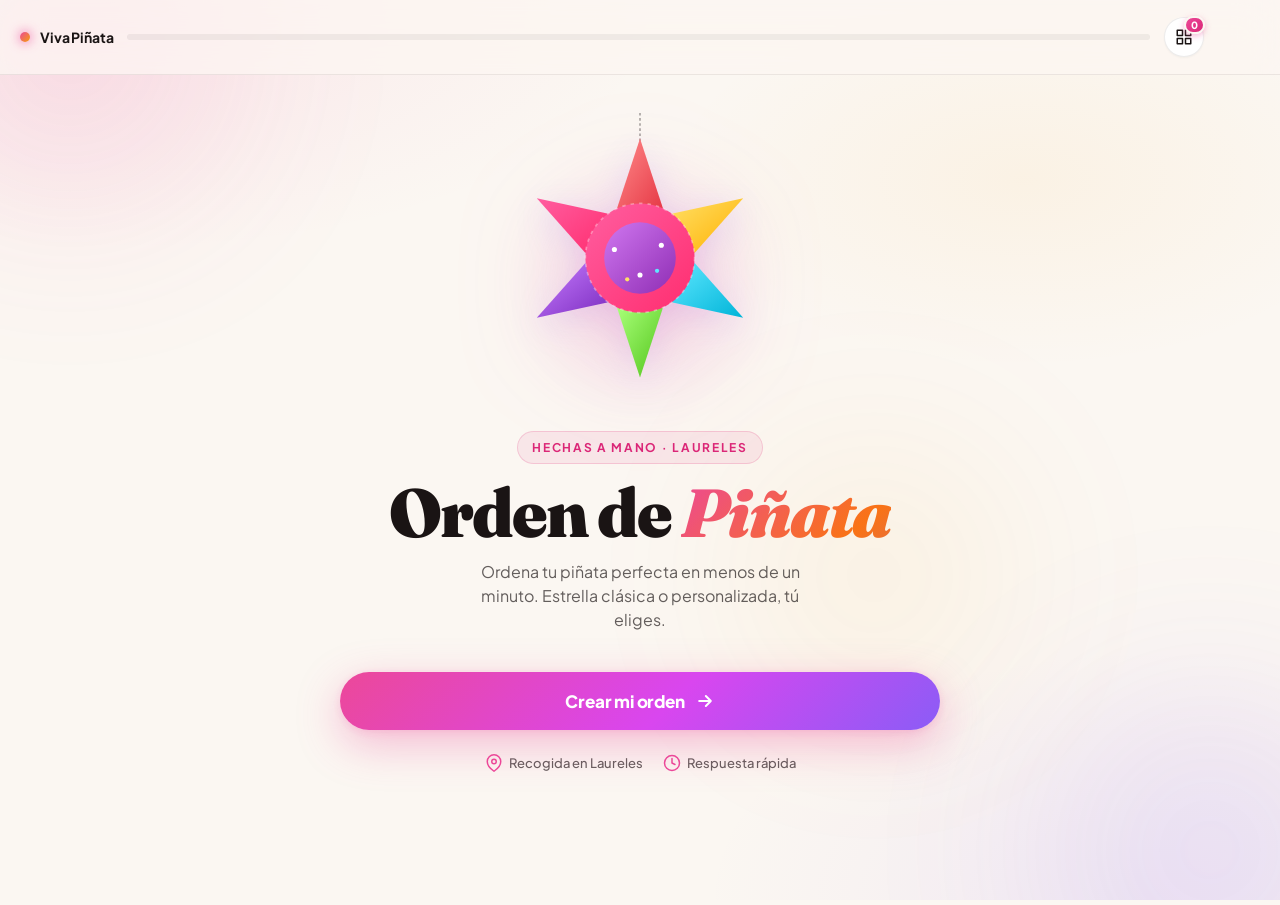
==== index.html @ d1e432e6 "fix: separar perfil por tienda en la app principal (config modal muestra tienda actual, admin filtra" ====
<!DOCTYPE html>
<html lang="es">
<head>
  <meta charset="UTF-8" />
  <meta name="viewport" content="width=device-width, initial-scale=1.0, maximum-scale=1.0, user-scalable=no, viewport-fit=cover" />
  <meta name="theme-color" content="#ec4899" media="(prefers-color-scheme: light)" />
  <meta name="theme-color" content="#ec4899" media="(prefers-color-scheme: dark)" />
  <title>Viva Piñata · Órdenes</title>

  <!-- App principal instalable -->
  <link rel="icon" type="image/png" sizes="32x32" href="/favicon-32.png" />
  <link rel="icon" type="image/png" sizes="192x192" href="/icon-192.png" />
  <link rel="manifest" href="/manifest-orders.webmanifest" />
  <link rel="apple-touch-icon" href="/icon-192.png" />

  <!-- SEO básico -->
  <meta name="description" content="Viva Piñata · Toma tus órdenes de piñatas personalizadas." />

  <link rel="preconnect" href="https://fonts.googleapis.com" />
  <link rel="preconnect" href="https://fonts.gstatic.com" crossorigin />
  <link href="https://fonts.googleapis.com/css2?family=Fraunces:opsz,wght@9..144,500;9..144,700;9..144,900&family=Plus+Jakarta+Sans:wght@400;500;600;700&display=swap" rel="stylesheet" />
  <link rel="stylesheet" href="styles.css?v=1.4" />
  <script src="https://cdn.jsdelivr.net/npm/@supabase/supabase-js@2"></script>
  <script src="supabase-config.js"></script>
</head>
<body>

  <!-- Fondo animado -->
  <div class="bg-gradient"></div>
  <div class="bg-blobs" aria-hidden="true">
    <span class="blob blob--1"></span>
    <span class="blob blob--2"></span>
    <span class="blob blob--3"></span>
  </div>
  <div class="bg-sparkles" aria-hidden="true"></div>

  <!-- Canvas para confetti -->
  <canvas id="confetti" aria-hidden="true"></canvas>

  <!-- Toast de nueva orden (realtime) -->
  <div class="order-toast" id="orderToast" hidden role="alert" aria-live="polite">
    <div class="order-toast__icon" aria-hidden="true">🪅</div>
    <div class="order-toast__text">
      <strong id="orderToastTitle">Nueva orden</strong>
      <span id="orderToastBody">Acaba de llegar una orden</span>
    </div>
    <button class="order-toast__btn" id="orderToastBtn" type="button">Ver</button>
  </div>

  <!-- Barra de progreso -->
  <header class="topbar">
    <div class="brand">
      <span class="brand__dot"></span>
      <span class="brand__name">Viva Piñata</span>
      <button type="button" class="current-store-pill" id="currentStorePill" style="display:none" title="Tienda actual de este dispositivo · toca para cambiar"></button>
    </div>
    <div class="progress" id="progress" aria-hidden="true">
      <span class="progress__fill" id="progressFill"></span>
    </div>
    <button class="btn-ghost btn-icon btn-admin" id="btnAdmin" aria-label="Administrar" title="Panel de administración">
      <svg viewBox="0 0 24 24" width="18" height="18" fill="none" stroke="currentColor" stroke-width="2" stroke-linecap="round" stroke-linejoin="round"><path d="M3 3h7v7H3zM14 3h7v7h-7zM14 14h7v7h-7zM3 14h7v7H3z"/></svg>
      <span class="badge-pill" id="adminBadge" hidden>0</span>
    </button>
    <button class="btn-ghost btn-icon btn-back" id="btnBack" aria-label="Volver">
      <svg viewBox="0 0 24 24" width="20" height="20" fill="none" stroke="currentColor" stroke-width="2.4" stroke-linecap="round" stroke-linejoin="round"><path d="M15 18l-6-6 6-6"/></svg>
    </button>
  </header>

  <main class="stage">

    <!-- ============== PANTALLA 0: BIENVENIDA ============== -->
    <section class="screen screen--welcome is-active" data-screen="welcome">
      <div class="welcome">
        <div class="welcome__art">
          <!-- Piñata estrella SVG animada -->
          <svg class="pinata-float" viewBox="0 0 300 340" xmlns="http://www.w3.org/2000/svg" aria-hidden="true">
            <!-- Cuerda -->
            <line x1="150" y1="0" x2="150" y2="60" stroke="#1a1414" stroke-width="2" stroke-dasharray="3 3" opacity="0.35"/>

            <!-- Estrella de 6 picos (piñata tradicional) -->
            <g transform="translate(150 170)">
              <g class="star-points">
                <polygon points="0,-140 -27,-58 27,-58" fill="url(#gRed)"/>
                <polygon points="121,-70 64,-6 37,-52" fill="url(#gYellow)"/>
                <polygon points="121,70 37,52 64,6" fill="url(#gCyan)"/>
                <polygon points="0,140 27,58 -27,58" fill="url(#gGreen)"/>
                <polygon points="-121,70 -64,6 -37,52" fill="url(#gPurple)"/>
                <polygon points="-121,-70 -37,-52 -64,-6" fill="url(#gPink)"/>
              </g>
              <circle r="64" fill="url(#gPink)"/>
              <circle r="64" fill="none" stroke="rgba(255,255,255,0.35)" stroke-width="2" stroke-dasharray="4 6"/>
              <circle r="42" fill="url(#gPurple)" opacity="0.85"/>
              <g class="fringes">
                <circle r="3" cx="-30" cy="-10" fill="#fff"/>
                <circle r="3" cx="25" cy="-15" fill="#fff"/>
                <circle r="3" cx="0" cy="20" fill="#fff"/>
                <circle r="2.5" cx="-15" cy="25" fill="#ffe066"/>
                <circle r="2.5" cx="20" cy="15" fill="#5ee7ff"/>
              </g>
            </g>
          </svg>
        </div>

        <div class="welcome__text">
          <span class="eyebrow" id="welcomeEyebrow">Hechas a mano</span>
          <h1 class="title">
            Orden de <span class="gradient-text">Piñata</span>
          </h1>
          <p class="subtitle">Ordena tu piñata perfecta en menos de un minuto. Estrella clásica o personalizada, tú eliges.</p>

          <button class="btn-primary btn-lg" id="btnStart">
            <span>Crear mi orden</span>
            <svg viewBox="0 0 24 24" width="20" height="20" fill="none" stroke="currentColor" stroke-width="2.4" stroke-linecap="round" stroke-linejoin="round"><path d="M5 12h14M13 6l6 6-6 6"/></svg>
          </button>

          <div class="welcome__meta">
            <div class="meta-item">
              <svg viewBox="0 0 24 24" width="18" height="18" fill="none" stroke="currentColor" stroke-width="2" stroke-linecap="round" stroke-linejoin="round"><path d="M21 10c0 7-9 13-9 13s-9-6-9-13a9 9 0 0118 0z"/><circle cx="12" cy="10" r="3"/></svg>
              <span id="welcomePickup">Recogida disponible</span>
            </div>
            <div class="meta-item">
              <svg viewBox="0 0 24 24" width="18" height="18" fill="none" stroke="currentColor" stroke-width="2" stroke-linecap="round" stroke-linejoin="round"><circle cx="12" cy="12" r="10"/><path d="M12 6v6l4 2"/></svg>
              <span>Respuesta rápida</span>
            </div>
          </div>
        </div>
      </div>
    </section>

    <!-- ============== PANTALLA 1: TIPO DE PIÑATA ============== -->
    <section class="screen" data-screen="type">
      <div class="screen__header">
        <span class="step-tag">Paso 1 de 4</span>
        <h2>Elige el tipo de piñata</h2>
        <p class="muted">Selecciona una opción para continuar</p>
      </div>

      <div class="type-grid">
        <button class="type-card" data-type="estrella">
          <div class="type-card__art">
            <svg viewBox="0 0 200 200" xmlns="http://www.w3.org/2000/svg" aria-hidden="true">
              <g transform="translate(100 100)">
                <polygon points="0,-88 -18,-38 18,-38" fill="url(#gRed)"/>
                <polygon points="76,-44 40,-4 23,-34" fill="url(#gYellow)"/>
                <polygon points="76,44 23,34 40,4" fill="url(#gCyan)"/>
                <polygon points="0,88 18,38 -18,38" fill="url(#gGreen)"/>
                <polygon points="-76,44 -40,4 -23,34" fill="url(#gPurple)"/>
                <polygon points="-76,-44 -23,-34 -40,-4" fill="url(#gPink)"/>
                <circle r="40" fill="url(#gPink)"/>
                <circle r="40" fill="none" stroke="rgba(255,255,255,0.4)" stroke-width="1.5" stroke-dasharray="3 4"/>
              </g>
            </svg>
          </div>
          <div class="type-card__body">
            <h3>Estrella clásica</h3>
            <p>La tradicional de 7 picos con tu temática favorita.</p>
          </div>
          <span class="type-card__badge">Popular</span>
        </button>

        <button class="type-card" data-type="personalizada">
          <div class="type-card__art type-card__art--custom">
            <svg viewBox="0 0 200 200" xmlns="http://www.w3.org/2000/svg" aria-hidden="true">
              <defs>
                <linearGradient id="gCustom" x1="0" y1="0" x2="1" y2="1">
                  <stop offset="0" stop-color="#ff5ea0"/><stop offset="0.5" stop-color="#c77dff"/><stop offset="1" stop-color="#5ee7ff"/>
                </linearGradient>
              </defs>
              <circle cx="100" cy="100" r="70" fill="url(#gCustom)" opacity="0.9"/>
              <path d="M70 115l18-22 18 22 14-16 20 24H60z" fill="#fff" opacity="0.95"/>
              <circle cx="125" cy="82" r="7" fill="#fff"/>
              <path d="M100 40l5 12 12 2-9 9 2 12-10-6-10 6 2-12-9-9 12-2z" fill="#ffe066"/>
            </svg>
          </div>
          <div class="type-card__body">
            <h3>Personalizada</h3>
            <p>Envíanos una imagen y la recreamos tal como la imaginas.</p>
          </div>
          <span class="type-card__badge type-card__badge--alt">A tu gusto</span>
        </button>
      </div>
    </section>

    <!-- ============== PANTALLA 2A: DETALLES ESTRELLA ============== -->
    <section class="screen" data-screen="estrella">
      <div class="screen__header">
        <span class="step-tag">Paso 2 de 4</span>
        <h2>Tu piñata estrella</h2>
        <p class="muted">Elige los colores y la temática</p>
      </div>

      <!-- Vista previa dinámica: estrella de 6 picos -->
      <div class="star-preview">
        <svg id="starSvg" viewBox="0 0 300 300" xmlns="http://www.w3.org/2000/svg" aria-hidden="true">
          <g transform="translate(150 150)" class="star-preview__group">
            <g id="starPoints">
              <polygon id="p0" points="0,-120 -23,-50 23,-50"/>
              <polygon id="p1" points="104,-60 55,-5 32,-45"/>
              <polygon id="p2" points="104,60 32,45 55,5"/>
              <polygon id="p3" points="0,120 23,50 -23,50"/>
              <polygon id="p4" points="-104,60 -55,5 -32,45"/>
              <polygon id="p5" points="-104,-60 -32,-45 -55,-5"/>
            </g>
            <circle id="starBody" r="55" />
            <circle r="55" fill="none" stroke="rgba(255,255,255,0.4)" stroke-width="1.8" stroke-dasharray="4 5"/>
            <circle id="starCenter" r="36" opacity="0.85"/>
            <text id="starEmoji" y="16" text-anchor="middle" font-size="54">🪅</text>
          </g>
        </svg>
        <span class="star-preview__label" id="starLabel">Tu piñata</span>
      </div>

      <!-- ⭐ PICOS -->
      <div class="field estrella-card" id="cardPicos">
        <div class="estrella-card__head">
          <span class="estrella-card__icon">⭐</span>
          <div>
            <div class="estrella-card__title">Colores de los picos</div>
            <div class="estrella-card__sub">Los 6 picos de la estrella</div>
          </div>
        </div>
        <div class="pico-mode-group" id="picoModeGroup">
          <button type="button" class="pico-mode-btn is-active" data-mode="uno">
            <span class="pico-mode-icon">1</span> Todos iguales
          </button>
          <button type="button" class="pico-mode-btn" data-mode="dos">
            <span class="pico-mode-icon">2</span> Alternados
          </button>
          <button type="button" class="pico-mode-btn" data-mode="personalizado">
            <span class="pico-mode-icon">6</span> Personalizado
          </button>
        </div>
        <div class="colors-grid" id="colorsGridPicos"><!-- JS --></div>
        <div id="picoModeHint" class="estrella-card__hint" style="margin-top:8px"></div>
      </div>

      <!-- 🥁 TAMBOR -->
      <div class="field estrella-card" id="cardTambor">
        <div class="estrella-card__head">
          <span class="estrella-card__icon">🥁</span>
          <div>
            <div class="estrella-card__title">Colores del tambor</div>
            <div class="estrella-card__sub">Cuerpo central · hasta <span id="tamborCounter">0 de 2</span></div>
          </div>
        </div>
        <div class="colors-grid" id="colorsGridTambor"><!-- JS --></div>
      </div>

      <!-- 🖼️ IMAGEN -->
      <div class="field estrella-card" id="cardImagen">
        <div class="estrella-card__head">
          <span class="estrella-card__icon">🖼️</span>
          <div>
            <div class="estrella-card__title">¿Tendrá imagen o figura?</div>
            <div class="estrella-card__sub">Personaje, logo, foto impresa, etc.</div>
          </div>
        </div>
        <div class="imagen-toggle-group" id="imagenToggleGroup">
          <button type="button" class="imagen-toggle-btn" data-val="si">Sí, tendrá imagen</button>
          <button type="button" class="imagen-toggle-btn is-active" data-val="no">No</button>
        </div>
        <div id="imagenDescWrap" style="display:none;margin-top:14px">
          <div class="estrella-tematica-wrap">
            <p style="font-size:12px;font-weight:700;color:var(--text-muted);margin-bottom:8px">Elige la figura:</p>
            <!-- Chips cargados dinámicamente desde Supabase -->
            <div class="theme-suggestions" id="themeSuggestions"></div>
            <p id="temasVaciosMsg" style="display:none;font-size:13px;color:#999;margin-top:8px">Sin figuras disponibles. Agrega desde la app del taller.</p>
            <!-- alias oculto para compatibilidad con el estado -->
            <input type="hidden" id="tematica" />
          </div>
        </div>
      </div>

      <!-- NOTAS -->
      <div class="field estrella-card" id="cardNotas">
        <div class="estrella-card__head">
          <span class="estrella-card__icon">📝</span>
          <div>
            <div class="estrella-card__title">Notas adicionales</div>
            <div class="estrella-card__sub">Opcional</div>
          </div>
        </div>
        <textarea id="estrellaNotas" class="textarea" rows="3" placeholder="¿Algún detalle especial que debamos saber?"></textarea>
      </div>

      <button class="btn-primary btn-lg btn-next" data-next>Continuar
        <svg viewBox="0 0 24 24" width="20" height="20" fill="none" stroke="currentColor" stroke-width="2.4" stroke-linecap="round" stroke-linejoin="round"><path d="M5 12h14M13 6l6 6-6 6"/></svg>
      </button>
    </section>

    <!-- ============== PANTALLA 2B: PERSONALIZADA ============== -->
    <section class="screen" data-screen="personalizada">
      <div class="screen__header">
        <span class="step-tag">Paso 2 de 4</span>
        <h2>Cuéntanos tu idea</h2>
        <p class="muted">Sube una imagen de referencia y descríbela</p>
      </div>

      <div class="field">
        <label class="field__label">Imagen de referencia</label>
        <label class="uploader" id="uploader">
          <input type="file" id="imgInput" accept="image/*" hidden />
          <div class="uploader__placeholder" id="uploaderPlaceholder">
            <div class="uploader__icon">
              <svg viewBox="0 0 24 24" width="32" height="32" fill="none" stroke="currentColor" stroke-width="1.8" stroke-linecap="round" stroke-linejoin="round"><path d="M21 15v4a2 2 0 01-2 2H5a2 2 0 01-2-2v-4"/><polyline points="17 8 12 3 7 8"/><line x1="12" y1="3" x2="12" y2="15"/></svg>
            </div>
            <div class="uploader__text">
              <strong>Toca para subir una imagen</strong>
              <span>JPG, PNG o HEIC · Máx 10MB</span>
            </div>
          </div>
          <div class="uploader__preview" id="uploaderPreview" hidden>
            <img id="previewImg" alt="Vista previa" />
            <button type="button" class="uploader__expand" id="expandImg" aria-label="Ver imagen completa">
              <svg viewBox="0 0 24 24" width="18" height="18" fill="none" stroke="currentColor" stroke-width="2.2" stroke-linecap="round" stroke-linejoin="round"><path d="M8 3H5a2 2 0 00-2 2v3m18 0V5a2 2 0 00-2-2h-3m0 18h3a2 2 0 002-2v-3M3 16v3a2 2 0 002 2h3"/></svg>
            </button>
            <button type="button" class="uploader__remove" id="removeImg" aria-label="Eliminar imagen">
              <svg viewBox="0 0 24 24" width="18" height="18" fill="none" stroke="currentColor" stroke-width="2.2" stroke-linecap="round" stroke-linejoin="round"><line x1="18" y1="6" x2="6" y2="18"/><line x1="6" y1="6" x2="18" y2="18"/></svg>
            </button>
          </div>
        </label>
        <!-- QR para subir foto del celular -->
        <button type="button" class="btn-qr-upload" id="btnQrUpload">
          <svg viewBox="0 0 24 24" width="16" height="16" fill="none" stroke="currentColor" stroke-width="2" stroke-linecap="round" stroke-linejoin="round"><rect x="3" y="3" width="7" height="7"/><rect x="14" y="3" width="7" height="7"/><rect x="3" y="14" width="7" height="7"/><path d="M14 14h.01M14 17h.01M17 14h.01M17 17h.01M17 20h.01M20 14h.01M20 17h.01"/></svg>
          ¿Imagen en tu celular? Escanea para enviarla
        </button>
      </div>

      <div class="field">
        <label class="field__label" for="descripcion">Descripción</label>
        <p class="field__hint">¿Quieres el mismo estilo, colores o funciones? Cuéntanos todo.</p>
        <textarea id="descripcion" class="textarea" rows="5" placeholder="Ej: Quiero que sea exactamente como la imagen, con los mismos colores. Que tenga alitas que se puedan mover..."></textarea>
      </div>

      <!-- Sugerencias rápidas -->
      <div class="field">
        <label class="field__label">Agrega rápido</label>
        <div class="quick-tags" id="quickTags">
          <button class="chip-sugg" data-add="Mismos colores de la imagen.">🎨 Mismos colores</button>
          <button class="chip-sugg" data-add="Mismo estilo de la imagen.">✨ Mismo estilo</button>
        </div>
      </div>

      <button class="btn-primary btn-lg btn-next" data-next>Continuar
        <svg viewBox="0 0 24 24" width="20" height="20" fill="none" stroke="currentColor" stroke-width="2.4" stroke-linecap="round" stroke-linejoin="round"><path d="M5 12h14M13 6l6 6-6 6"/></svg>
      </button>
    </section>

    <!-- ============== PANTALLA 3: FECHA ============== -->
    <section class="screen" data-screen="fecha">
      <div class="screen__header">
        <span class="step-tag">Paso 3 de 4</span>
        <h2>¿Cuándo la quieres?</h2>
        <p class="muted">Elige el día para recoger tu piñata</p>
      </div>

      <!-- Calendario custom -->
      <div class="calendar" id="calendar">
        <div class="calendar__header">
          <button class="cal-nav" id="calPrev" aria-label="Mes anterior">
            <svg viewBox="0 0 24 24" width="18" height="18" fill="none" stroke="currentColor" stroke-width="2.4" stroke-linecap="round" stroke-linejoin="round"><path d="M15 18l-6-6 6-6"/></svg>
          </button>
          <div class="calendar__title" id="calTitle">Mes Año</div>
          <button class="cal-nav" id="calNext" aria-label="Mes siguiente">
            <svg viewBox="0 0 24 24" width="18" height="18" fill="none" stroke="currentColor" stroke-width="2.4" stroke-linecap="round" stroke-linejoin="round"><path d="M9 18l6-6-6-6"/></svg>
          </button>
        </div>
        <div class="calendar__weekdays">
          <span>L</span><span>M</span><span>M</span><span>J</span><span>V</span><span>S</span><span>D</span>
        </div>
        <div class="calendar__days" id="calDays"></div>
      </div>

      <div class="selected-date" id="selectedDate" hidden>
        <div class="selected-date__icon">
          <svg viewBox="0 0 24 24" width="24" height="24" fill="none" stroke="currentColor" stroke-width="2" stroke-linecap="round" stroke-linejoin="round"><rect x="3" y="4" width="18" height="18" rx="2"/><line x1="16" y1="2" x2="16" y2="6"/><line x1="8" y1="2" x2="8" y2="6"/><line x1="3" y1="10" x2="21" y2="10"/></svg>
        </div>
        <div>
          <span class="selected-date__label">Recogida el</span>
          <strong class="selected-date__value" id="selectedDateText">—</strong>
        </div>
      </div>

      <div class="pickup-block">
        <div class="pickup-block__title">
          <svg viewBox="0 0 24 24" width="20" height="20" fill="none" stroke="currentColor" stroke-width="2.2" stroke-linecap="round" stroke-linejoin="round"><path d="M21 10c0 7-9 13-9 13s-9-6-9-13a9 9 0 0118 0z"/><circle cx="12" cy="10" r="3"/></svg>
          ¿Dónde la recoges?
        </div>
        <div class="pickup-tiendas" id="pickupTiendas"></div>
      </div>

      <button class="btn-primary btn-lg btn-next" data-next disabled>Continuar
        <svg viewBox="0 0 24 24" width="20" height="20" fill="none" stroke="currentColor" stroke-width="2.4" stroke-linecap="round" stroke-linejoin="round"><path d="M5 12h14M13 6l6 6-6 6"/></svg>
      </button>
    </section>

    <!-- ============== PANTALLA 4: CONTACTO ============== -->
    <section class="screen" data-screen="contacto">
      <div class="screen__header">
        <span class="step-tag">Paso 4 de 4</span>
        <h2>Tus datos</h2>
        <p class="muted">Para contactarte y confirmar tu orden</p>
      </div>

      <div class="field">
        <label class="field__label" for="nombre">Nombre del cliente</label>
        <input type="text" id="nombre" class="input" placeholder="¿Cómo se llama?" autocomplete="name" />
      </div>

      <div class="field">
        <label class="field__label" for="telefono">WhatsApp / Teléfono</label>
        <input type="tel" id="telefono" class="input" placeholder="Ej: 300 123 4567" autocomplete="tel" inputmode="tel" />
      </div>

      <div class="field">
        <label class="field__label" for="atendidoPor">Atendido por</label>
        <input type="text" id="atendidoPor" class="input" placeholder="Nombre de quien toma la orden" />
      </div>

      <!-- Pago -->
      <div class="field">
        <label class="field__label">Estado de pago</label>
        <div class="pay-toggle">
          <button class="pay-btn pay-btn--no is-active" id="payNo" type="button">
            <svg viewBox="0 0 24 24" width="16" height="16" fill="none" stroke="currentColor" stroke-width="2.5" stroke-linecap="round" stroke-linejoin="round"><circle cx="12" cy="12" r="10"/><line x1="15" y1="9" x2="9" y2="15"/><line x1="9" y1="9" x2="15" y2="15"/></svg>
            No pagado
          </button>
          <button class="pay-btn pay-btn--dep" id="payDep" type="button">
            💳 Depósito
          </button>
          <button class="pay-btn pay-btn--yes" id="payYes" type="button">
            <svg viewBox="0 0 24 24" width="16" height="16" fill="none" stroke="currentColor" stroke-width="2.5" stroke-linecap="round" stroke-linejoin="round"><polyline points="20 6 9 17 4 12"/></svg>
            Pagado
          </button>
        </div>
        <!-- Monto del depósito -->
        <div class="deposit-wrap" id="depositWrap" style="display:none">
          <label class="field__label" style="margin-top:10px">Monto del depósito</label>
          <div class="deposit-input-row">
            <span class="deposit-currency">$</span>
            <input type="number" id="depositAmount" class="input" placeholder="0" min="0" step="1" style="flex:1" />
          </div>
        </div>
      </div>

      <!-- Resumen -->
      <div class="summary" id="summary">
        <div class="summary__title">Resumen de tu orden</div>
        <dl class="summary__list" id="summaryList"></dl>
      </div>

      <button class="btn-primary btn-lg btn-success" id="btnSubmit">
        <svg viewBox="0 0 24 24" width="22" height="22" fill="none" stroke="currentColor" stroke-width="2.2" stroke-linecap="round" stroke-linejoin="round"><path d="M21 11.5a8.38 8.38 0 01-.9 3.8 8.5 8.5 0 01-7.6 4.7 8.38 8.38 0 01-3.8-.9L3 21l1.9-5.7a8.38 8.38 0 01-.9-3.8 8.5 8.5 0 014.7-7.6 8.38 8.38 0 013.8-.9h.5a8.48 8.48 0 018 8v.5z"/></svg>
        Enviar orden por WhatsApp
      </button>

      <p class="micro">Al enviar se abrirá WhatsApp con tu orden lista. Nosotros te confirmamos en minutos.</p>
    </section>

    <!-- ============== PANTALLA 5: ÉXITO ============== -->
    <section class="screen screen--success" data-screen="exito">
      <div class="success">
        <div class="success__check">
          <svg viewBox="0 0 52 52">
            <circle class="success__circle" cx="26" cy="26" r="24" fill="none"/>
            <path class="success__tick" fill="none" d="M14 27l8 8 16-18"/>
          </svg>
        </div>
        <h2>¡Orden enviada!</h2>
        <p class="muted">Revisamos los detalles y te confirmamos por WhatsApp en unos minutos.</p>
        <div class="success__meta" id="successOrderId"></div>
        <button class="btn-ghost" id="btnRestart">Crear otra orden</button>
      </div>
    </section>

    <!-- ============== PANTALLA 6: ADMIN / DASHBOARD ============== -->
    <section class="screen screen--admin" data-screen="admin">
      <!-- Barra compacta: título + stats + filtros en el menor espacio posible -->
      <div class="admin-topbar">
        <div class="admin-topbar__left">
          <h2 class="admin-topbar__title">Órdenes</h2>
          <p class="admin-topbar__sub" id="adminSubtitle">—</p>
        </div>
        <div class="admin-topbar__stats">
          <div class="mini-stat mini-stat--pending">
            <span class="mini-stat__num" data-stat="pendiente">0</span>
            <span class="mini-stat__lbl">Pend.</span>
          </div>
          <div class="mini-stat mini-stat--duda">
            <span class="mini-stat__num" data-stat="duda">0</span>
            <span class="mini-stat__lbl">Duda</span>
          </div>
          <div class="mini-stat mini-stat--lista">
            <span class="mini-stat__num" data-stat="lista">0</span>
            <span class="mini-stat__lbl">Listas</span>
          </div>
          <button class="btn-ghost btn-icon" id="btnAdminConfig" aria-label="Configuración">
            <svg viewBox="0 0 24 24" width="18" height="18" fill="none" stroke="currentColor" stroke-width="2" stroke-linecap="round" stroke-linejoin="round"><circle cx="12" cy="12" r="3"/><path d="M19.4 15a1.65 1.65 0 00.33 1.82l.06.06a2 2 0 11-2.83 2.83l-.06-.06a1.65 1.65 0 00-1.82-.33 1.65 1.65 0 00-1 1.51V21a2 2 0 01-4 0v-.09A1.65 1.65 0 009 19.4a1.65 1.65 0 00-1.82.33l-.06.06a2 2 0 11-2.83-2.83l.06-.06a1.65 1.65 0 00.33-1.82 1.65 1.65 0 00-1.51-1H3a2 2 0 010-4h.09A1.65 1.65 0 004.6 9a1.65 1.65 0 00-.33-1.82l-.06-.06a2 2 0 112.83-2.83l.06.06a1.65 1.65 0 001.82.33H9a1.65 1.65 0 001-1.51V3a2 2 0 014 0v.09a1.65 1.65 0 001 1.51 1.65 1.65 0 001.82-.33l.06-.06a2 2 0 112.83 2.83l-.06.06a1.65 1.65 0 00-.33 1.82V9a1.65 1.65 0 001.51 1H21a2 2 0 010 4h-.09a1.65 1.65 0 00-1.51 1z"/></svg>
          </button>
        </div>
      </div>

      <div class="admin-filters" id="adminFilters">
        <button class="filter-chip is-active" data-filter="todas">Todas</button>
        <button class="filter-chip" data-filter="pendiente">Pendientes</button>
        <button class="filter-chip" data-filter="con-duda">Con duda</button>
        <button class="filter-chip" data-filter="lista">Listas</button>
        <button class="filter-chip" data-filter="entregada">Entregadas</button>
      </div>

      <div class="orders-list" id="ordersList">
        <!-- Inyectado por JS -->
      </div>

      <div class="admin-empty" id="adminEmpty" hidden>
        <div class="admin-empty__icon">🪅</div>
        <h3>Sin órdenes aún</h3>
        <p class="muted">Las nuevas órdenes aparecerán aquí en cuanto lleguen.</p>
      </div>

      <button class="btn-ghost btn-lg" id="btnExitAdmin" style="margin-top: 20px;">
        <svg viewBox="0 0 24 24" width="18" height="18" fill="none" stroke="currentColor" stroke-width="2" stroke-linecap="round" stroke-linejoin="round"><path d="M3 12l2-2m0 0l7-7 7 7M5 10v10a1 1 0 001 1h3m10-11l2 2m-2-2v10a1 1 0 01-1 1h-3m-6 0a1 1 0 001-1v-4a1 1 0 011-1h2a1 1 0 011 1v4a1 1 0 001 1m-6 0h6"/></svg>
        Ir al inicio
      </button>
    </section>

  </main>

  <!-- ============== MODAL: CONFIGURACIÓN ============== -->
  <div class="modal" id="configModal" hidden>
    <div class="modal__backdrop" data-close-modal></div>
    <div class="modal__content">
      <div class="modal__header">
        <h3>Configuración</h3>
        <button class="btn-ghost btn-icon" data-close-modal aria-label="Cerrar">
          <svg viewBox="0 0 24 24" width="18" height="18" fill="none" stroke="currentColor" stroke-width="2.2" stroke-linecap="round" stroke-linejoin="round"><line x1="18" y1="6" x2="6" y2="18"/><line x1="6" y1="6" x2="18" y2="18"/></svg>
        </button>
      </div>
      <div class="modal__body">
        <div class="field">
          <label class="field__label" for="cfgWhatsapp">WhatsApp de la piñatería</label>
          <p class="field__hint">Número al que llegan las órdenes nuevas (con código de país, sin +).</p>
          <input type="tel" id="cfgWhatsapp" class="input" placeholder="Ej: 573001234567" inputmode="numeric" />
        </div>
        <div class="field">
          <label class="field__label" for="cfgNombre">Tienda actual de este dispositivo</label>
          <p class="field__hint">Se toma de la tienda elegida al inicio. Si quieres cambiarla, usa el selector de tienda arriba o ajústala en Taller → Tiendas.</p>
          <input type="text" id="cfgNombre" class="input" placeholder="Tienda actual" readonly />
        </div>
        <div class="field">
          <label class="field__label" for="cfgDireccion">Dirección de esta tienda</label>
          <p class="field__hint">Dato informativo de la tienda actual. Se administra desde Taller → Tiendas.</p>
          <input type="text" id="cfgDireccion" class="input" placeholder="Dirección de la tienda actual" readonly />
        </div>
        <div class="field">
          <label class="field__label" for="cfgPin">PIN global del panel admin (opcional)</label>
          <p class="field__hint">Este PIN abre el panel de administración en cualquier tienda. No es el PIN individual de una tienda.</p>
          <input type="text" id="cfgPin" class="input" placeholder="Ej: 1234" inputmode="numeric" maxlength="8" />
        </div>

        <div class="field">
          <label class="field__label">Vista para el taller</label>
          <p class="field__hint">Comparte este enlace con quienes hacen las piñatas. Solo pueden ver órdenes y marcar como listas.</p>
          <div style="display:flex;gap:8px;margin-top:8px;flex-wrap:wrap;">
            <button type="button" class="btn-primary btn-sm" id="btnCopyTaller">
              <svg viewBox="0 0 24 24" width="14" height="14" fill="none" stroke="currentColor" stroke-width="2.2" stroke-linecap="round" stroke-linejoin="round" style="margin-right:5px"><rect x="9" y="9" width="13" height="13" rx="2"/><path d="M5 15H4a2 2 0 01-2-2V4a2 2 0 012-2h9a2 2 0 012 2v1"/></svg>
              Copiar enlace
            </button>
            <button type="button" class="btn-ghost btn-sm" id="btnOpenTaller">
              <svg viewBox="0 0 24 24" width="14" height="14" fill="none" stroke="currentColor" stroke-width="2.2" stroke-linecap="round" stroke-linejoin="round" style="margin-right:5px"><path d="M18 13v6a2 2 0 01-2 2H5a2 2 0 01-2-2V8a2 2 0 012-2h6"/><polyline points="15 3 21 3 21 9"/><line x1="10" y1="14" x2="21" y2="3"/></svg>
              Abrir taller
            </button>
          </div>
          <div style="font-size:12px;color:rgba(26,20,20,0.45);margin-top:8px;font-family:monospace;background:rgba(0,0,0,0.03);padding:8px 10px;border-radius:8px;word-break:break-all;" id="tallerUrlDisplay"></div>
        </div>

        <div class="field notif-field">
          <label class="field__label">Notificaciones de órdenes</label>
          <p class="field__hint">Recibe un aviso del sistema cuando llegue una orden nueva. Funciona mejor con la app instalada.</p>
          <div class="notif-row">
            <span class="notif-status" id="notifStatus">Estado: desactivadas</span>
            <button type="button" class="btn-primary btn-sm" id="btnEnableNotif">Activar notificaciones</button>
          </div>
          <button type="button" class="btn-ghost btn-sm" id="btnTestNotif" style="margin-top:8px;">Probar notificación</button>
        </div>

        <div class="field">
          <label class="field__label">Instalar app</label>
          <p class="field__hint">Instálala para abrirla más rápido y recibir notificaciones mejor.</p>
          <button type="button" class="btn-ghost btn-sm" id="btnInstallFromConfig">Instalar app</button>
        </div>

        <div class="modal__actions">
          <button class="btn-ghost" data-close-modal>Cancelar</button>
          <button class="btn-primary" id="btnSaveConfig">Guardar</button>
        </div>
        <details class="danger-zone">
          <summary>Zona peligrosa</summary>
          <button class="btn-danger" id="btnClearOrders">Borrar todas las órdenes</button>
        </details>
      </div>
    </div>
  </div>

  <!-- ============== MODAL: PIN ============== -->
  <div class="modal" id="pinModal" hidden>
    <div class="modal__backdrop"></div>
    <div class="modal__content modal__content--sm">
      <div class="modal__body" style="text-align:center;">
        <div class="pin-icon">🔒</div>
        <h3>Ingresa el PIN admin</h3>
        <p class="muted">Acceso al panel global de administración</p>
        <input type="password" id="pinInput" class="input input--pin" inputmode="numeric" maxlength="8" />
        <div class="modal__actions">
          <button class="btn-ghost" id="btnPinCancel">Cancelar</button>
          <button class="btn-primary" id="btnPinOk">Entrar</button>
        </div>
      </div>
    </div>
  </div>

  <!-- ============== MODAL: DUDA A LAURELES ============== -->
  <div class="modal" id="dudaModal" hidden>
    <div class="modal__backdrop" data-close-modal></div>
    <div class="modal__content modal__content--sm">
      <div class="modal__header">
        <h3>Preguntar a Laureles</h3>
        <button class="btn-ghost btn-icon" data-close-modal aria-label="Cerrar">
          <svg viewBox="0 0 24 24" width="18" height="18" fill="none" stroke="currentColor" stroke-width="2.2" stroke-linecap="round" stroke-linejoin="round"><line x1="18" y1="6" x2="6" y2="18"/><line x1="6" y1="6" x2="18" y2="18"/></svg>
        </button>
      </div>
      <div class="modal__body">
        <p class="muted" id="dudaOrdenInfo" style="margin-bottom:12px;font-size:14px;"></p>
        <div class="field">
          <label class="field__label" for="dudaTexto">¿Cuál es tu duda?</label>
          <textarea id="dudaTexto" class="input" rows="4" placeholder="Escribe tu pregunta aquí..." style="resize:vertical;min-height:90px;"></textarea>
        </div>
        <div class="modal__actions">
          <button class="btn-ghost" data-close-modal>Cancelar</button>
          <button class="btn-primary" id="btnEnviarDuda">
            <svg viewBox="0 0 24 24" width="16" height="16" fill="none" stroke="currentColor" stroke-width="2.2" stroke-linecap="round" stroke-linejoin="round" style="margin-right:6px"><path d="M21 11.5a8.38 8.38 0 01-.9 3.8 8.5 8.5 0 01-7.6 4.7 8.38 8.38 0 01-3.8-.9L3 21l1.9-5.7a8.38 8.38 0 01-.9-3.8 8.5 8.5 0 014.7-7.6 8.38 8.38 0 013.8-.9h.5a8.48 8.48 0 018 8v.5z"/></svg>
            Abrir WhatsApp
          </button>
        </div>
      </div>
    </div>
  </div>

  <!-- ============== MODAL: INSTALAR APP ============== -->
  <div class="modal" id="installModal" hidden>
    <div class="modal__backdrop" data-close-modal></div>
    <div class="modal__content modal__content--install">
      <div class="modal__header">
        <h3>Instalar la app</h3>
        <button class="btn-ghost btn-icon" data-close-modal aria-label="Cerrar">
          <svg viewBox="0 0 24 24" width="18" height="18" fill="none" stroke="currentColor" stroke-width="2.2" stroke-linecap="round" stroke-linejoin="round"><line x1="18" y1="6" x2="6" y2="18"/><line x1="6" y1="6" x2="18" y2="18"/></svg>
        </button>
      </div>
      <div class="modal__body">
        <div class="install-hero">
          <img src="/icon-192.png" alt="" class="install-hero__icon" />
          <div class="install-hero__text">
            <strong>Viva Piñata</strong>
            <span>Órdenes rápidas y mejor experiencia</span>
          </div>
        </div>

        <!-- Caso 1: navegador soporta instalación nativa -->
        <div class="install-case" id="installCaseNative" hidden>
          <p class="install-lead">Tu navegador puede instalar la app con un clic:</p>
          <button class="btn-primary btn-lg install-go" id="btnInstallNow" type="button">
            <svg viewBox="0 0 24 24" width="20" height="20" fill="none" stroke="currentColor" stroke-width="2.4" stroke-linecap="round" stroke-linejoin="round"><path d="M12 3v12m0 0l-4-4m4 4l4-4M5 21h14"/></svg>
            Instalar ahora
          </button>
        </div>

        <!-- Caso 2: iOS Safari -->
        <div class="install-case" id="installCaseIOS" hidden>
          <p class="install-lead">En iPhone/iPad sigue estos 3 pasos:</p>
          <ol class="install-steps">
            <li>
              Toca el botón <strong>Compartir</strong>
              <svg viewBox="0 0 24 24" width="18" height="18" fill="none" stroke="currentColor" stroke-width="2" stroke-linecap="round" stroke-linejoin="round" style="vertical-align:-4px"><path d="M12 16V4M12 4l-4 4m4-4l4 4"/><path d="M5 12v7a2 2 0 002 2h10a2 2 0 002-2v-7"/></svg>
              en la barra inferior de Safari
            </li>
            <li>Desliza y toca <strong>"Añadir a pantalla de inicio"</strong></li>
            <li>Toca <strong>"Añadir"</strong> arriba a la derecha</li>
          </ol>
        </div>

        <!-- Caso 3: Android pero no listo todavía / fallback -->
        <div class="install-case" id="installCaseAndroid" hidden>
          <p class="install-lead">En Android (Chrome / Edge / Brave):</p>
          <ol class="install-steps">
            <li>Toca el menú <strong>⋮</strong> arriba a la derecha</li>
            <li>Selecciona <strong>"Instalar app"</strong> o <strong>"Agregar a pantalla de inicio"</strong></li>
            <li>Confirma con <strong>Instalar</strong></li>
          </ol>
          <p class="install-tip muted">💡 Si no ves la opción, recarga la página y espera unos segundos antes de abrir el menú.</p>
        </div>

        <!-- Caso 4: Desktop -->
        <div class="install-case" id="installCaseDesktop" hidden>
          <p class="install-lead">En PC (Chrome / Edge):</p>
          <ol class="install-steps">
            <li>Mira el ícono <strong>⊕</strong> (instalar) al final de la barra de URL</li>
            <li>Click en el ícono → <strong>"Instalar"</strong></li>
            <li>O usa el menú <strong>⋮</strong> → <strong>"Instalar Piñatas..."</strong></li>
          </ol>
        </div>

        <!-- Caso 5: ya está instalada -->
        <div class="install-case" id="installCaseInstalled" hidden>
          <div class="install-installed">
            <div class="install-installed__icon">✅</div>
            <strong>¡La app ya está instalada!</strong>
            <p class="muted">Ábrela desde el ícono en tu pantalla de inicio.</p>
          </div>
        </div>

        <div class="install-perks">
          <div class="install-perk">
            <span class="install-perk__icon">🔔</span>
            <span>Notificaciones de nuevas órdenes</span>
          </div>
          <div class="install-perk">
            <span class="install-perk__icon">⚡</span>
            <span>Abre al instante, sin navegador</span>
          </div>
          <div class="install-perk">
            <span class="install-perk__icon">📡</span>
            <span>Funciona aunque se vaya el internet</span>
          </div>
        </div>
      </div>
    </div>
  </div>

  <!-- ============== MODAL: DETALLE DE ORDEN ============== -->
  <div class="modal" id="orderModal" hidden>
    <div class="modal__backdrop" data-close-modal></div>
    <div class="modal__content">
      <div class="modal__header">
        <h3 id="orderModalTitle">Detalle de orden</h3>
        <button class="btn-ghost btn-icon" data-close-modal aria-label="Cerrar">
          <svg viewBox="0 0 24 24" width="18" height="18" fill="none" stroke="currentColor" stroke-width="2.2" stroke-linecap="round" stroke-linejoin="round"><line x1="18" y1="6" x2="6" y2="18"/><line x1="6" y1="6" x2="18" y2="18"/></svg>
        </button>
      </div>
      <div class="modal__body" id="orderModalBody">
        <!-- Inyectado por JS -->
      </div>
    </div>
  </div>

  <!-- Modal: Editar orden -->
  <div class="modal" id="editModal" hidden>
    <div class="modal__backdrop" data-close-modal></div>
    <div class="modal__content" style="max-width:620px">
      <div class="modal__header">
        <h3 id="editModalTitle">Editar orden</h3>
        <button class="btn-ghost btn-icon" data-close-modal aria-label="Cerrar">
          <svg viewBox="0 0 24 24" width="18" height="18" fill="none" stroke="currentColor" stroke-width="2.2" stroke-linecap="round" stroke-linejoin="round"><line x1="18" y1="6" x2="6" y2="18"/><line x1="6" y1="6" x2="18" y2="18"/></svg>
        </button>
      </div>
      <div class="modal__body" id="editModalBody"></div>
    </div>
  </div>

  <!-- Defs SVG globales para reutilizar gradientes en todas las pantallas -->
  <svg width="0" height="0" style="position:absolute" aria-hidden="true">
    <defs>
      <linearGradient id="gPink" x1="0" y1="0" x2="1" y2="1">
        <stop offset="0" stop-color="#ff5ea0"/><stop offset="1" stop-color="#ff2d6f"/>
      </linearGradient>
      <linearGradient id="gYellow" x1="0" y1="0" x2="1" y2="1">
        <stop offset="0" stop-color="#ffe066"/><stop offset="1" stop-color="#ffb000"/>
      </linearGradient>
      <linearGradient id="gCyan" x1="0" y1="0" x2="1" y2="1">
        <stop offset="0" stop-color="#5ee7ff"/><stop offset="1" stop-color="#00b4d8"/>
      </linearGradient>
      <linearGradient id="gPurple" x1="0" y1="0" x2="1" y2="1">
        <stop offset="0" stop-color="#c77dff"/><stop offset="1" stop-color="#7b2cbf"/>
      </linearGradient>
      <linearGradient id="gGreen" x1="0" y1="0" x2="1" y2="1">
        <stop offset="0" stop-color="#a8ff78"/><stop offset="1" stop-color="#52c41a"/>
      </linearGradient>
      <linearGradient id="gOrange" x1="0" y1="0" x2="1" y2="1">
        <stop offset="0" stop-color="#ffb46b"/><stop offset="1" stop-color="#ff6b35"/>
      </linearGradient>
      <linearGradient id="gRed" x1="0" y1="0" x2="1" y2="1">
        <stop offset="0" stop-color="#ff8a8a"/><stop offset="1" stop-color="#e63946"/>
      </linearGradient>
    </defs>
  </svg>

  <!-- Modal: Ver imagen completa -->
  <div id="imgFullModal" style="display:none;position:fixed;inset:0;background:rgba(0,0,0,0.9);z-index:9999;align-items:center;justify-content:center;cursor:zoom-out" onclick="this.style.display='none'">
    <img id="imgFullView" alt="Imagen completa" style="max-width:94vw;max-height:94vh;border-radius:12px;object-fit:contain;pointer-events:none" />
  </div>

  <!-- Modal: QR subir foto desde celular -->
  <div id="qrModal" style="display:none;position:fixed;inset:0;background:rgba(0,0,0,0.6);z-index:9998;align-items:center;justify-content:center">
    <div style="background:#fff;border-radius:20px;padding:28px 24px;max-width:340px;width:90%;text-align:center;box-shadow:0 20px 60px rgba(0,0,0,0.3)">
      <div style="font-size:22px;font-weight:900;color:#1a1a1a;margin-bottom:6px">📱 Escanea con tu celular</div>
      <p style="font-size:14px;color:#666;margin-bottom:18px;line-height:1.5">Elige una foto de tu <strong>galería</strong> y aparecerá automáticamente aquí</p>
      <img id="qrCodeImg" src="" alt="QR Code" style="width:210px;height:210px;border-radius:12px;border:3px solid #f0f0f0" />
      <div id="qrStatus" style="margin-top:14px;font-size:13px;font-weight:700;color:#888">⏳ Esperando foto...</div>
      <button id="qrCancelBtn" type="button" style="margin-top:16px;width:100%;padding:12px;border-radius:12px;border:2px solid #e5e5e5;background:#fff;font-size:14px;font-weight:700;color:#666;cursor:pointer">Cancelar</button>
    </div>
  </div>

  <!-- ═══ MODAL: Selección de tienda del dispositivo (primer uso) ═══ -->
  <div id="deviceStoreModal" class="device-store-modal" hidden>
    <div class="device-store-modal__bg"></div>
    <div class="device-store-modal__card">
      <div class="device-store-modal__icon">🏬</div>
      <h2 class="device-store-modal__title">¿En qué tienda estás?</h2>
      <p class="device-store-modal__sub">Selecciona la tienda donde se entregan las piñatas que pidas desde este dispositivo. Esto se guarda y no te preguntará otra vez.</p>
      <div class="device-store-modal__list" id="deviceStoreList"></div>
      <div class="device-store-modal__hint" id="deviceStoreHint" style="display:none">Si cambias de tienda después, puedes cambiarla desde el panel de administración.</div>
    </div>
  </div>

  <script src="script.js?v=1.5"></script>
</body>
</html>
---- styles.css ----
/* ============================================
   Reset & Base
============================================ */
*,
*::before,
*::after {
  box-sizing: border-box;
  margin: 0;
  padding: 0;
  -webkit-tap-highlight-color: transparent;
}

button, a, input, textarea, select, [role="button"] {
  outline: none;
  -webkit-tap-highlight-color: transparent;
}

::selection {
  background: rgba(236, 72, 153, 0.2);
  color: inherit;
}

:root {
  /* Fondo — crema cálido, papel moderno */
  --bg-1: #fbf7f2;
  --bg-2: #f4ede3;
  --bg-3: #ffffff;

  /* Acentos coloridos sobre fondo claro */
  --accent-pink:    #ec4899;
  --accent-magenta: #db2777;
  --accent-purple:  #8b5cf6;
  --accent-cyan:    #06b6d4;
  --accent-yellow:  #f59e0b;
  --accent-green:   #10b981;
  --accent-orange:  #f97316;

  /* Texto muy oscuro para máximo contraste */
  --text:       #1a1414;
  --text-soft:  rgba(26, 20, 20, 0.68);
  --text-muted: rgba(26, 20, 20, 0.44);

  /* "Glass" = blanco puro con borde sutil */
  --glass:        #ffffff;
  --glass-strong: #ffffff;
  --glass-border: rgba(26, 20, 20, 0.08);
  --glass-input:  #ffffff;

  /* Sombras suaves en vez de glass oscuro */
  --shadow-xs: 0 1px 2px rgba(26, 20, 20, 0.04);
  --shadow-sm: 0 4px 16px rgba(26, 20, 20, 0.06), 0 1px 3px rgba(26, 20, 20, 0.04);
  --shadow-md: 0 12px 40px rgba(26, 20, 20, 0.10), 0 2px 6px rgba(26, 20, 20, 0.05);
  --shadow-lg: 0 20px 60px rgba(26, 20, 20, 0.14), 0 4px 12px rgba(26, 20, 20, 0.06);
  --shadow-glow: 0 14px 44px rgba(236, 72, 153, 0.35), 0 2px 8px rgba(236, 72, 153, 0.15);

  --radius-sm: 14px;
  --radius-md: 20px;
  --radius-lg: 28px;
  --radius-xl: 38px;

  --ease-out:  cubic-bezier(0.22, 1, 0.36, 1);
  --ease-soft: cubic-bezier(0.4, 0, 0.2, 1);
}

html,
body {
  height: 100%;
}

body {
  font-family: "Plus Jakarta Sans", -apple-system, BlinkMacSystemFont, "Segoe UI", sans-serif;
  color: var(--text);
  background: var(--bg-1);
  overflow-x: hidden;
  overflow-y: auto;
  min-height: 100vh;
  min-height: 100dvh;
  position: relative;
  -webkit-font-smoothing: antialiased;
  -moz-osx-font-smoothing: grayscale;
}

button {
  font-family: inherit;
  border: none;
  background: none;
  color: inherit;
  cursor: pointer;
}

input,
textarea {
  font-family: inherit;
}

/* ============================================
   Fondo animado
============================================ */
.bg-gradient {
  position: fixed;
  inset: 0;
  z-index: -3;
  background:
    radial-gradient(ellipse 60% 40% at 10% 0%,  rgba(236, 72, 153, 0.08) 0%, transparent 70%),
    radial-gradient(ellipse 50% 40% at 90% 100%, rgba(139, 92, 246, 0.08) 0%, transparent 70%),
    radial-gradient(ellipse 40% 30% at 80% 20%,  rgba(245, 158, 11, 0.06) 0%, transparent 70%),
    var(--bg-1);
}

.bg-blobs {
  position: fixed;
  inset: 0;
  z-index: -2;
  overflow: hidden;
  pointer-events: none;
}

.blob {
  position: absolute;
  border-radius: 50%;
  filter: blur(100px);
  opacity: 0.25;
  animation: blobFloat 22s ease-in-out infinite;
}

.blob--1 {
  width: 420px;
  height: 420px;
  background: radial-gradient(circle, var(--accent-pink) 0%, transparent 70%);
  top: -160px;
  left: -140px;
  opacity: 0.22;
}

.blob--2 {
  width: 460px;
  height: 460px;
  background: radial-gradient(circle, var(--accent-purple) 0%, transparent 70%);
  bottom: -180px;
  right: -160px;
  opacity: 0.18;
  animation-delay: -6s;
  animation-duration: 26s;
}

.blob--3 {
  width: 340px;
  height: 340px;
  background: radial-gradient(circle, var(--accent-yellow) 0%, transparent 70%);
  top: 45%;
  left: 55%;
  opacity: 0.14;
  animation-delay: -12s;
  animation-duration: 30s;
}

@keyframes blobFloat {
  0%, 100% { transform: translate(0, 0) scale(1); }
  33% { transform: translate(30px, -40px) scale(1.1); }
  66% { transform: translate(-30px, 30px) scale(0.95); }
}

/* Chispas */
.bg-sparkles {
  display: none;
}

@keyframes sparkleFade {
  0%, 100% { opacity: 0.6; }
  50% { opacity: 1; }
}

/* ============================================
   Topbar
============================================ */
.topbar {
  position: sticky;
  top: 0;
  z-index: 10;
  display: flex;
  align-items: center;
  gap: 14px;
  padding: 16px 20px;
  backdrop-filter: blur(20px) saturate(180%);
  -webkit-backdrop-filter: blur(20px) saturate(180%);
  background: rgba(251, 247, 242, 0.78);
  border-bottom: 1px solid var(--glass-border);
}

.brand {
  display: flex;
  align-items: center;
  gap: 10px;
  font-weight: 700;
  font-size: 14px;
  letter-spacing: -0.01em;
}

.brand__dot {
  width: 10px;
  height: 10px;
  border-radius: 50%;
  background: linear-gradient(135deg, var(--accent-pink), var(--accent-yellow));
  box-shadow: 0 0 12px var(--accent-pink);
  animation: pulse 2s ease-in-out infinite;
}

@keyframes pulse {
  0%, 100% { transform: scale(1); box-shadow: 0 0 12px var(--accent-pink); }
  50% { transform: scale(1.15); box-shadow: 0 0 20px var(--accent-pink); }
}

.progress {
  flex: 1;
  height: 6px;
  background: rgba(26, 20, 20, 0.06);
  border-radius: 99px;
  overflow: hidden;
  position: relative;
}

.progress__fill {
  display: block;
  height: 100%;
  width: 0%;
  background: linear-gradient(90deg, var(--accent-pink), var(--accent-yellow));
  border-radius: 99px;
  transition: width 0.6s var(--ease-out);
  box-shadow: 0 0 12px rgba(255, 61, 143, 0.6);
}

.btn-ghost {
  display: inline-flex;
  align-items: center;
  justify-content: center;
  gap: 8px;
  padding: 10px 14px;
  border-radius: 99px;
  background: var(--glass);
  border: 1px solid var(--glass-border);
  color: var(--text);
  font-size: 14px;
  font-weight: 600;
  box-shadow: var(--shadow-xs);
  transition: all 0.25s var(--ease-soft);
}

.btn-ghost:hover {
  background: #fff;
  border-color: rgba(26, 20, 20, 0.14);
  transform: translateY(-1px);
  box-shadow: var(--shadow-sm);
}

.btn-ghost:active {
  transform: translateY(0);
}

.btn-back {
  padding: 10px;
  opacity: 0;
  pointer-events: none;
  transition: opacity 0.3s var(--ease-soft);
}

.btn-back.is-visible {
  opacity: 1;
  pointer-events: auto;
}

/* ============================================
   Stage / Pantallas
============================================ */
.stage {
  position: relative;
  max-width: 560px;
  margin: 0 auto;
  padding: 32px 20px 90px;
  min-height: calc(100vh - 70px);
  min-height: calc(100dvh - 70px);
}

/* En admin el stage es más ancho para la cuadrícula */
.stage:has([data-screen="admin"].is-active) {
  max-width: 1100px;
}

.screen {
  display: none;
  opacity: 0;
  transform: translateY(12px);
  animation: none;
}

.screen.is-active {
  display: block;
  animation: screenIn 0.5s var(--ease-out) forwards;
}

.screen.is-leaving {
  animation: screenOut 0.3s var(--ease-soft) forwards;
}

@keyframes screenIn {
  0% { opacity: 0; transform: translateY(20px); }
  100% { opacity: 1; transform: translateY(0); }
}

@keyframes screenOut {
  0% { opacity: 1; transform: translateY(0); }
  100% { opacity: 0; transform: translateY(-16px); }
}

.screen__header {
  text-align: center;
  margin-bottom: 28px;
}

.step-tag {
  display: inline-block;
  font-size: 11px;
  font-weight: 700;
  letter-spacing: 0.08em;
  text-transform: uppercase;
  color: var(--accent-magenta);
  background: rgba(219, 39, 119, 0.10);
  padding: 6px 12px;
  border-radius: 99px;
  margin-bottom: 14px;
  border: 1px solid rgba(219, 39, 119, 0.20);
}

.screen__header h2 {
  font-family: "Fraunces", serif;
  font-size: 32px;
  font-weight: 700;
  line-height: 1.1;
  letter-spacing: -0.02em;
  margin-bottom: 8px;
}

.muted {
  color: var(--text-soft);
  font-size: 15px;
  line-height: 1.5;
}

.micro {
  color: var(--text-muted);
  font-size: 12px;
  text-align: center;
  margin-top: 14px;
  line-height: 1.5;
}

/* ============================================
   Welcome Screen
============================================ */
.welcome {
  text-align: center;
  padding-top: 10px;
}

.welcome__art {
  position: relative;
  width: 220px;
  height: 240px;
  margin: 0 auto 28px;
}

.pinata-float {
  width: 100%;
  height: 100%;
  filter: drop-shadow(0 24px 48px rgba(236, 72, 153, 0.30)) drop-shadow(0 8px 16px rgba(139, 92, 246, 0.18));
  animation: pinataSwing 5s ease-in-out infinite;
  transform-origin: 50% 0%;
}

@keyframes pinataSwing {
  0%, 100% { transform: rotate(-4deg) translateY(0); }
  50% { transform: rotate(4deg) translateY(-6px); }
}

.star-points polygon {
  transform-origin: center;
  animation: starPulse 3s ease-in-out infinite;
}

.star-points polygon:nth-child(odd) {
  animation-delay: -1s;
}

@keyframes starPulse {
  0%, 100% { transform: scale(1); }
  50% { transform: scale(1.03); }
}

.fringes circle {
  animation: fringeBob 2.5s ease-in-out infinite;
}

@keyframes fringeBob {
  0%, 100% { transform: translateY(0); }
  50% { transform: translateY(-2px); }
}

.eyebrow {
  display: inline-block;
  font-size: 12px;
  font-weight: 700;
  letter-spacing: 0.14em;
  text-transform: uppercase;
  color: var(--accent-magenta);
  margin-bottom: 14px;
  padding: 8px 14px;
  background: rgba(219, 39, 119, 0.08);
  border: 1px solid rgba(219, 39, 119, 0.18);
  border-radius: 99px;
}

.title {
  font-family: "Fraunces", serif;
  font-size: clamp(44px, 11vw, 58px);
  font-weight: 900;
  line-height: 1;
  letter-spacing: -0.03em;
  margin-bottom: 14px;
}

.gradient-text {
  background: linear-gradient(135deg, var(--accent-pink) 0%, var(--accent-orange) 40%, var(--accent-purple) 100%);
  background-size: 200% 200%;
  -webkit-background-clip: text;
  background-clip: text;
  color: transparent;
  animation: gradientShift 5s ease-in-out infinite;
  font-style: italic;
}

@keyframes gradientShift {
  0%, 100% { background-position: 0% 50%; }
  50% { background-position: 100% 50%; }
}

.subtitle {
  color: var(--text-soft);
  font-size: 16px;
  line-height: 1.5;
  max-width: 340px;
  margin: 0 auto 32px;
}

.welcome__meta {
  display: flex;
  justify-content: center;
  gap: 20px;
  margin-top: 24px;
  flex-wrap: wrap;
}

.meta-item {
  display: inline-flex;
  align-items: center;
  gap: 6px;
  color: var(--text-soft);
  font-size: 13px;
  font-weight: 500;
}

.meta-item svg {
  color: var(--accent-pink);
}

/* ============================================
   Botones
============================================ */
.btn-primary {
  display: inline-flex;
  align-items: center;
  justify-content: center;
  gap: 10px;
  padding: 16px 28px;
  border-radius: 99px;
  background: linear-gradient(135deg, var(--accent-pink) 0%, #d946ef 55%, var(--accent-purple) 100%);
  color: #fff;
  font-size: 16px;
  font-weight: 800;
  letter-spacing: -0.01em;
  box-shadow: var(--shadow-glow);
  position: relative;
  overflow: hidden;
  transition: all 0.3s var(--ease-out);
}

.btn-primary::before {
  content: '';
  position: absolute;
  inset: 0;
  background: linear-gradient(135deg, rgba(255,255,255,0.25) 0%, transparent 50%);
  opacity: 0;
  transition: opacity 0.3s;
}

.btn-primary:hover {
  transform: translateY(-2px);
  box-shadow: 0 18px 56px rgba(236, 72, 153, 0.45), 0 4px 12px rgba(236, 72, 153, 0.2);
}

.btn-primary:hover::before {
  opacity: 1;
}

.btn-primary:active {
  transform: translateY(0);
}

.btn-primary:disabled {
  opacity: 0.5;
  cursor: not-allowed;
  transform: none;
  box-shadow: none;
}

.btn-lg {
  width: 100%;
  padding: 18px 28px;
  font-size: 17px;
  margin-top: 8px;
}

.btn-success {
  background: linear-gradient(135deg, #25d366 0%, #0f9960 100%);
  box-shadow: 0 12px 40px rgba(37, 211, 102, 0.32), 0 2px 6px rgba(37, 211, 102, 0.15);
}

.btn-success:hover {
  box-shadow: 0 18px 52px rgba(37, 211, 102, 0.45), 0 4px 12px rgba(37, 211, 102, 0.2);
}

.btn-next {
  margin-top: 24px;
}

/* ============================================
   Type cards (selector de tipo)
============================================ */
.type-grid {
  display: grid;
  gap: 16px;
}

.type-card {
  display: flex;
  align-items: center;
  gap: 18px;
  padding: 22px;
  border-radius: var(--radius-lg);
  background: var(--glass);
  border: 1.5px solid var(--glass-border);
  box-shadow: var(--shadow-sm);
  text-align: left;
  position: relative;
  overflow: hidden;
  transition: all 0.35s var(--ease-out);
}

.type-card::before {
  content: '';
  position: absolute;
  inset: 0;
  background: linear-gradient(135deg, rgba(236, 72, 153, 0.05) 0%, rgba(139, 92, 246, 0.04) 100%);
  opacity: 0;
  transition: opacity 0.3s;
}

.type-card:hover,
.type-card:focus-visible {
  transform: translateY(-4px);
  border-color: rgba(236, 72, 153, 0.35);
  box-shadow: var(--shadow-lg);
}

.type-card:hover::before,
.type-card:focus-visible::before {
  opacity: 1;
}

.type-card__art {
  flex-shrink: 0;
  width: 90px;
  height: 90px;
  border-radius: 22px;
  background: linear-gradient(135deg, #fef3f6 0%, #f3efff 100%);
  display: grid;
  place-items: center;
  padding: 8px;
  position: relative;
  box-shadow: inset 0 0 0 1px rgba(26, 20, 20, 0.04);
}

.type-card__art svg {
  width: 100%;
  height: 100%;
  animation: artSpin 20s linear infinite;
}

.type-card__art--custom svg {
  animation: artBob 3s ease-in-out infinite;
}

@keyframes artSpin {
  0% { transform: rotate(0); }
  100% { transform: rotate(360deg); }
}

@keyframes artBob {
  0%, 100% { transform: translateY(0) rotate(-3deg); }
  50% { transform: translateY(-4px) rotate(3deg); }
}

.type-card__body {
  flex: 1;
  min-width: 0;
}

.type-card__body h3 {
  font-family: "Fraunces", serif;
  font-size: 22px;
  font-weight: 700;
  letter-spacing: -0.02em;
  margin-bottom: 4px;
}

.type-card__body p {
  color: var(--text-soft);
  font-size: 14px;
  line-height: 1.45;
}

.type-card__badge {
  position: absolute;
  top: 12px;
  right: 14px;
  font-size: 10px;
  font-weight: 800;
  letter-spacing: 0.06em;
  text-transform: uppercase;
  padding: 5px 10px;
  border-radius: 99px;
  background: linear-gradient(135deg, var(--accent-yellow), var(--accent-orange));
  color: #fff;
  box-shadow: 0 2px 8px rgba(245, 158, 11, 0.3);
}

.type-card__badge--alt {
  background: linear-gradient(135deg, var(--accent-pink), var(--accent-purple));
  color: #fff;
  box-shadow: 0 2px 8px rgba(236, 72, 153, 0.3);
}

/* ============================================
   Fields / Forms
============================================ */
.field {
  margin-bottom: 22px;
}

.field__label {
  display: block;
  font-size: 13px;
  font-weight: 700;
  letter-spacing: 0.02em;
  margin-bottom: 8px;
  color: var(--text);
}

.field__hint {
  font-size: 13px;
  color: var(--text-muted);
  margin-bottom: 12px;
  margin-top: -4px;
}

.input,
.textarea {
  width: 100%;
  padding: 15px 18px;
  background: var(--glass-input);
  border: 1.5px solid var(--glass-border);
  border-radius: var(--radius-md);
  color: var(--text);
  font-size: 15px;
  font-weight: 500;
  transition: all 0.2s var(--ease-soft);
  box-shadow: var(--shadow-xs);
  font-family: inherit;
}

.input::placeholder,
.textarea::placeholder {
  color: var(--text-muted);
  font-weight: 400;
}

.input:hover,
.textarea:hover {
  border-color: rgba(26, 20, 20, 0.14);
}

.input:focus,
.textarea:focus {
  outline: none;
  border-color: var(--accent-purple);
  background: #fff;
  box-shadow: 0 0 0 4px rgba(139, 92, 246, 0.14), var(--shadow-sm);
}

.textarea {
  resize: vertical;
  min-height: 90px;
  line-height: 1.6;
}

/* ============================================
   Star preview (estrella dinámica)
============================================ */
.star-preview {
  position: relative;
  width: 260px;
  height: 260px;
  margin: 0 auto 28px;
  display: grid;
  place-items: center;
}

.star-preview svg {
  width: 100%;
  height: 100%;
  filter: drop-shadow(0 20px 40px rgba(236, 72, 153, 0.28)) drop-shadow(0 6px 12px rgba(139, 92, 246, 0.15));
  animation: starIdle 5s ease-in-out infinite;
}

@keyframes starIdle {
  0%, 100% { transform: rotate(-2deg) translateY(0); }
  50% { transform: rotate(2deg) translateY(-4px); }
}

.star-preview__group polygon {
  transition: fill 0.5s var(--ease-out);
}

.star-preview__group circle {
  transition: fill 0.5s var(--ease-out);
}

#starEmoji {
  filter: drop-shadow(0 3px 6px rgba(0, 0, 0, 0.25));
  animation: emojiPop 0.5s var(--ease-out);
}

@keyframes emojiPop {
  0% { transform: scale(0.3); opacity: 0; }
  70% { transform: scale(1.15); }
  100% { transform: scale(1); opacity: 1; }
}

.star-preview__label {
  position: absolute;
  bottom: -10px;
  left: 50%;
  transform: translateX(-50%);
  font-size: 12px;
  font-weight: 700;
  letter-spacing: 0.08em;
  text-transform: uppercase;
  color: var(--text-soft);
  background: #fff;
  border: 1px solid var(--glass-border);
  padding: 7px 14px;
  border-radius: 99px;
  box-shadow: var(--shadow-sm);
  white-space: nowrap;
  max-width: 90%;
  overflow: hidden;
  text-overflow: ellipsis;
}

/* ============================================
   Selector de colores individuales
============================================ */
.field__row {
  display: flex;
  align-items: center;
  justify-content: space-between;
  margin-bottom: 8px;
}

.counter {
  font-size: 12px;
  font-weight: 800;
  color: var(--accent-magenta);
  background: rgba(219, 39, 119, 0.08);
  border: 1px solid rgba(219, 39, 119, 0.20);
  padding: 5px 12px;
  border-radius: 99px;
  letter-spacing: 0.02em;
  transition: all 0.25s var(--ease-out);
}

.counter.is-full {
  background: rgba(16, 185, 129, 0.10);
  border-color: rgba(16, 185, 129, 0.30);
  color: #059669;
}

.colors-grid {
  display: grid;
  grid-template-columns: repeat(auto-fill, minmax(54px, 1fr));
  gap: 10px;
}

.color-swatch {
  position: relative;
  aspect-ratio: 1;
  border-radius: 50%;
  border: 3px solid #fff;
  cursor: pointer;
  transition: all 0.25s var(--ease-out);
  padding: 0;
  overflow: visible;
  box-shadow: 0 2px 8px rgba(26, 20, 20, 0.08), 0 0 0 1px rgba(26, 20, 20, 0.06);
}

.color-swatch::before {
  content: '';
  position: absolute;
  inset: 3px;
  border-radius: 50%;
  background: inherit;
  background-color: var(--c);
  box-shadow: inset 0 2px 4px rgba(255, 255, 255, 0.25), inset 0 -3px 6px rgba(0, 0, 0, 0.15);
}

.color-swatch:hover {
  transform: translateY(-3px) scale(1.08);
  box-shadow: 0 6px 16px rgba(26, 20, 20, 0.15), 0 0 0 1px rgba(26, 20, 20, 0.08);
}

.color-swatch.is-active {
  border-color: #fff;
  transform: scale(1.1);
  box-shadow: 0 0 0 3px var(--accent-magenta), 0 8px 20px rgba(219, 39, 119, 0.30);
}

@keyframes checkPop {
  0% { transform: scale(0); }
  70% { transform: scale(1.2); }
  100% { transform: scale(1); }
}

.color-swatch__badge {
  position: absolute;
  top: -6px;
  right: -6px;
  width: 22px;
  height: 22px;
  background: linear-gradient(135deg, var(--accent-pink), var(--accent-magenta));
  color: #fff;
  border-radius: 50%;
  border: 2.5px solid var(--bg-1);
  display: grid;
  place-items: center;
  font-size: 11px;
  font-weight: 800;
  z-index: 2;
  animation: checkPop 0.3s var(--ease-out);
  box-shadow: 0 4px 10px rgba(219, 39, 119, 0.35);
}

/* ============================================
   Chips
============================================ */
.chip-grid,
.quick-tags,
.theme-suggestions {
  display: flex;
  flex-wrap: wrap;
  gap: 8px;
  margin-bottom: 12px;
}

.chip {
  display: inline-flex;
  align-items: center;
  gap: 6px;
  padding: 10px 14px;
  background: var(--glass);
  border: 1.5px solid var(--glass-border);
  border-radius: 99px;
  font-size: 13px;
  font-weight: 600;
  color: var(--text-soft);
  box-shadow: var(--shadow-xs);
  transition: all 0.2s var(--ease-soft);
}

.chip:hover {
  background: #fff;
  color: var(--text);
  border-color: rgba(26, 20, 20, 0.14);
  transform: translateY(-1px);
}

.chip.is-active {
  background: linear-gradient(135deg, rgba(236, 72, 153, 0.10) 0%, rgba(139, 92, 246, 0.10) 100%);
  border-color: var(--accent-magenta);
  color: var(--accent-magenta);
  box-shadow: 0 4px 12px rgba(236, 72, 153, 0.15);
}

.chip-sugg {
  display: inline-flex;
  align-items: center;
  gap: 8px;
  padding: 8px 14px 8px 8px;
  background: var(--glass);
  border: 1.5px solid var(--glass-border);
  border-radius: 99px;
  font-size: 13px;
  font-weight: 600;
  color: var(--text-soft);
  box-shadow: var(--shadow-xs);
  transition: all 0.2s var(--ease-soft);
}

.chip-emoji {
  display: inline-grid;
  place-items: center;
  width: 26px;
  height: 26px;
  border-radius: 50%;
  background: linear-gradient(135deg, #fef3f6 0%, #f3efff 100%);
  font-size: 16px;
  line-height: 1;
  flex-shrink: 0;
}

.chip-sugg:hover {
  background: #fff;
  color: var(--text);
  border-color: rgba(26, 20, 20, 0.14);
  transform: translateY(-1px);
  box-shadow: var(--shadow-sm);
}

.chip-sugg:hover .chip-emoji {
  transform: scale(1.15) rotate(-8deg);
  transition: transform 0.25s var(--ease-out);
}

.chip-sugg.is-active {
  background: linear-gradient(135deg, rgba(245, 158, 11, 0.10), rgba(236, 72, 153, 0.10));
  border-color: var(--accent-orange);
  color: var(--text);
}

.chip-sugg.is-active .chip-emoji {
  background: linear-gradient(135deg, #fff7ed, #fef3f6);
  box-shadow: 0 0 0 2px rgba(245, 158, 11, 0.35);
}

/* ============================================
   Uploader
============================================ */
.uploader {
  display: block;
  position: relative;
  width: 100%;
  min-height: 180px;
  border-radius: var(--radius-lg);
  background: var(--glass);
  border: 2px dashed rgba(26, 20, 20, 0.14);
  cursor: pointer;
  transition: all 0.3s var(--ease-soft);
  overflow: hidden;
  box-shadow: var(--shadow-xs);
}

.uploader:hover {
  border-color: var(--accent-pink);
  background: #fff;
  box-shadow: var(--shadow-sm);
}

.uploader__placeholder {
  display: flex;
  flex-direction: column;
  align-items: center;
  justify-content: center;
  gap: 12px;
  padding: 36px 20px;
  text-align: center;
  color: var(--text-soft);
}

.uploader__icon {
  width: 64px;
  height: 64px;
  border-radius: 50%;
  background: linear-gradient(135deg, #fef3f6, #f3efff);
  border: 1px solid rgba(236, 72, 153, 0.15);
  display: grid;
  place-items: center;
  color: var(--accent-pink);
  box-shadow: 0 2px 10px rgba(236, 72, 153, 0.12);
}

.uploader__text strong {
  display: block;
  font-size: 15px;
  font-weight: 700;
  color: var(--text);
  margin-bottom: 4px;
}

.uploader__text span {
  font-size: 12px;
  color: var(--text-muted);
}

.uploader__preview {
  position: relative;
  width: 100%;
}

.uploader__preview img {
  width: 100%;
  max-height: 340px;
  object-fit: cover;
  display: block;
}

.uploader__remove {
  position: absolute;
  top: 12px;
  right: 12px;
  width: 38px;
  height: 38px;
  border-radius: 50%;
  background: #fff;
  color: var(--text);
  display: grid;
  place-items: center;
  box-shadow: var(--shadow-md);
  border: 1px solid var(--glass-border);
  transition: all 0.2s;
}

.uploader__remove:hover {
  background: #1a1414;
  color: #fff;
  transform: scale(1.08);
}

/* ============================================
   Calendar
============================================ */
.calendar {
  background: var(--glass);
  border: 1.5px solid var(--glass-border);
  border-radius: var(--radius-lg);
  padding: 20px;
  box-shadow: var(--shadow-sm);
  margin-bottom: 18px;
}

.calendar__header {
  display: flex;
  align-items: center;
  justify-content: space-between;
  margin-bottom: 14px;
}

.calendar__title {
  font-family: "Fraunces", serif;
  font-size: 20px;
  font-weight: 700;
  text-transform: capitalize;
  letter-spacing: -0.01em;
}

.cal-nav {
  width: 36px;
  height: 36px;
  border-radius: 50%;
  background: #fff;
  border: 1px solid var(--glass-border);
  color: var(--text);
  display: grid;
  place-items: center;
  transition: all 0.2s var(--ease-soft);
  box-shadow: var(--shadow-xs);
}

.cal-nav:hover {
  background: var(--accent-pink);
  color: #fff;
  border-color: var(--accent-pink);
  transform: scale(1.05);
}

.cal-nav:disabled {
  opacity: 0.3;
  cursor: not-allowed;
}

.calendar__weekdays {
  display: grid;
  grid-template-columns: repeat(7, 1fr);
  gap: 4px;
  margin-bottom: 8px;
}

.calendar__weekdays span {
  text-align: center;
  font-size: 11px;
  font-weight: 700;
  color: var(--text-muted);
  letter-spacing: 0.08em;
  text-transform: uppercase;
  padding: 6px 0;
}

.calendar__days {
  display: grid;
  grid-template-columns: repeat(7, 1fr);
  gap: 4px;
}

.cal-day {
  aspect-ratio: 1;
  display: grid;
  place-items: center;
  border-radius: 12px;
  font-size: 14px;
  font-weight: 600;
  color: var(--text);
  background: transparent;
  transition: all 0.2s var(--ease-soft);
  position: relative;
}

.cal-day:hover:not(:disabled):not(.is-empty) {
  background: #fef3f6;
  color: var(--accent-magenta);
}

.cal-day:disabled {
  color: var(--text-muted);
  opacity: 0.35;
  cursor: not-allowed;
}

.cal-day.is-empty {
  pointer-events: none;
}

.cal-day.is-today {
  color: var(--accent-orange);
  font-weight: 800;
}

.cal-day.is-today::after {
  content: '';
  position: absolute;
  bottom: 4px;
  left: 50%;
  transform: translateX(-50%);
  width: 4px;
  height: 4px;
  border-radius: 50%;
  background: var(--accent-orange);
}

.cal-day.is-selected {
  background: linear-gradient(135deg, var(--accent-pink), var(--accent-magenta));
  color: #fff;
  box-shadow: 0 8px 20px rgba(236, 72, 153, 0.40);
  transform: scale(1.05);
}

.cal-day.is-selected.is-today::after {
  background: #fff;
}

/* ============================================
   Selected date
============================================ */
.selected-date {
  display: flex;
  align-items: center;
  gap: 14px;
  padding: 14px 18px;
  background: linear-gradient(135deg, #fef3f6, #f3efff);
  border: 1.5px solid rgba(236, 72, 153, 0.20);
  border-radius: var(--radius-md);
  margin-bottom: 14px;
  box-shadow: 0 4px 14px rgba(236, 72, 153, 0.10);
  animation: slideIn 0.4s var(--ease-out);
}

@keyframes slideIn {
  0% { opacity: 0; transform: translateY(10px); }
  100% { opacity: 1; transform: translateY(0); }
}

.selected-date__icon {
  width: 44px;
  height: 44px;
  border-radius: 50%;
  background: linear-gradient(135deg, var(--accent-pink), var(--accent-magenta));
  color: #fff;
  display: grid;
  place-items: center;
  flex-shrink: 0;
  box-shadow: 0 4px 12px rgba(236, 72, 153, 0.35);
}

.selected-date__label {
  display: block;
  font-size: 11px;
  font-weight: 700;
  letter-spacing: 0.08em;
  text-transform: uppercase;
  color: var(--text-muted);
  margin-bottom: 2px;
}

.selected-date__value {
  font-family: "Fraunces", serif;
  font-size: 18px;
  font-weight: 700;
  text-transform: capitalize;
  letter-spacing: -0.01em;
}

/* ============================================
   Pickup info
============================================ */
.pickup-info {
  display: flex;
  align-items: center;
  gap: 14px;
  padding: 16px 18px;
  background: var(--glass);
  border: 1.5px solid var(--glass-border);
  border-radius: var(--radius-md);
  box-shadow: var(--shadow-xs);
  margin-bottom: 8px;
}

.pickup-info__pin {
  width: 44px;
  height: 44px;
  border-radius: 50%;
  background: linear-gradient(135deg, var(--accent-purple), var(--accent-pink));
  color: #fff;
  display: grid;
  place-items: center;
  flex-shrink: 0;
  box-shadow: 0 4px 12px rgba(139, 92, 246, 0.30);
}

.pickup-info strong {
  display: block;
  font-size: 14px;
  font-weight: 700;
  margin-bottom: 2px;
}

.pickup-info span {
  display: block;
  font-size: 12px;
  color: var(--text-muted);
}

/* ============================================
   Modal de selección de tienda del dispositivo
============================================ */
.device-store-modal {
  position: fixed;
  inset: 0;
  z-index: 9999;
  display: flex;
  align-items: center;
  justify-content: center;
  padding: 20px;
}
.device-store-modal[hidden] { display: none; }
.device-store-modal__bg {
  position: absolute;
  inset: 0;
  background: linear-gradient(135deg, rgba(236,72,153,0.94), rgba(168,85,247,0.94));
  backdrop-filter: blur(10px);
}
.device-store-modal__card {
  position: relative;
  background: #fff;
  border-radius: 24px;
  padding: 32px 24px 24px;
  max-width: 480px;
  width: 100%;
  box-shadow: 0 30px 80px -20px rgba(0,0,0,0.4);
  animation: deviceModalIn 0.4s cubic-bezier(.22,1,.36,1);
  max-height: 90vh;
  overflow-y: auto;
}
@keyframes deviceModalIn {
  from { transform: translateY(40px) scale(0.94); opacity: 0; }
  to { transform: translateY(0) scale(1); opacity: 1; }
}
.device-store-modal__icon {
  width: 72px;
  height: 72px;
  margin: 0 auto 16px;
  background: linear-gradient(135deg, var(--accent-pink), var(--accent-purple));
  border-radius: 50%;
  display: flex;
  align-items: center;
  justify-content: center;
  font-size: 36px;
  box-shadow: 0 12px 30px -10px rgba(236,72,153,0.55);
}
.device-store-modal__title {
  font-family: 'Fraunces', serif;
  font-size: 26px;
  font-weight: 900;
  text-align: center;
  letter-spacing: -0.02em;
  margin-bottom: 8px;
  color: var(--text);
}
.device-store-modal__sub {
  font-size: 14px;
  text-align: center;
  color: var(--text-muted);
  line-height: 1.5;
  margin-bottom: 22px;
  padding: 0 8px;
}
.device-store-modal__list {
  display: flex;
  flex-direction: column;
  gap: 10px;
  margin-bottom: 14px;
}
.device-store-modal__loading {
  text-align: center;
  padding: 30px;
  font-size: 14px;
  color: var(--text-muted);
}
.device-store-btn {
  display: flex;
  align-items: center;
  gap: 14px;
  padding: 16px 18px;
  border: 2px solid var(--glass-border);
  border-radius: 16px;
  background: #fafafa;
  cursor: pointer;
  transition: all 0.2s;
  text-align: left;
  font-family: inherit;
  width: 100%;
}
.device-store-btn:hover {
  border-color: var(--accent-pink);
  background: #fff;
  transform: translateY(-1px);
  box-shadow: 0 8px 20px -8px rgba(236,72,153,0.3);
}
.device-store-btn__emo {
  font-size: 30px;
  flex-shrink: 0;
}
.device-store-btn__body {
  flex: 1;
  min-width: 0;
}
.device-store-btn__dir-wrap {
  display: flex;
  align-items: center;
  gap: 8px;
  flex-wrap: wrap;
  margin-top: 2px;
}
.device-store-btn__name {
  font-size: 17px;
  font-weight: 800;
  color: var(--text);
  margin-bottom: 2px;
  line-height: 1.2;
}
.device-store-btn__dir {
  font-size: 12px;
  color: var(--text-muted);
  font-weight: 600;
  line-height: 1.3;
  word-break: break-word;
}
.device-store-btn__pin {
  display: inline-flex;
  align-items: center;
  gap: 4px;
  font-size: 11px;
  font-weight: 800;
  color: #db2777;
  background: rgba(236, 72, 153, 0.10);
  border: 1px solid rgba(236, 72, 153, 0.18);
  border-radius: 999px;
  padding: 3px 8px;
}
.device-store-btn__arrow {
  color: var(--accent-pink);
  flex-shrink: 0;
}
.device-store-modal__hint {
  font-size: 12px;
  text-align: center;
  color: var(--text-muted);
  padding: 12px;
  background: var(--glass);
  border-radius: 10px;
  line-height: 1.4;
}

/* Input + botones del modal de PIN */
.pin-modal-input {
  width: 100%;
  font-size: 32px;
  font-weight: 800;
  letter-spacing: .35em;
  text-align: center;
  padding: 14px 16px;
  border-radius: 14px;
  border: 2px solid var(--glass-border);
  font-family: inherit;
  background: #fafafa;
  margin-top: 4px;
  outline: none;
  transition: border-color .15s;
  color: var(--text);
}
.pin-modal-input:focus {
  border-color: var(--accent-pink);
  background: #fff;
}
.pin-modal-err {
  color: #dc2626;
  font-size: 13px;
  font-weight: 700;
  min-height: 18px;
  text-align: center;
  margin-top: 8px;
}
.pin-modal-btn {
  flex: 1;
  padding: 12px;
  border-radius: 12px;
  font-size: 14px;
  font-weight: 800;
  cursor: pointer;
  font-family: inherit;
  transition: all .15s;
  border: 2px solid transparent;
}
.pin-modal-btn--cancel {
  background: #fff;
  color: var(--text-muted);
  border-color: var(--glass-border);
}
.pin-modal-btn--cancel:hover { color: var(--text); border-color: var(--text); }
.pin-modal-btn--ok {
  background: linear-gradient(135deg, var(--accent-pink), var(--accent-purple));
  color: #fff;
  border-color: transparent;
  box-shadow: 0 6px 18px -6px rgba(236,72,153,0.5);
}
.pin-modal-btn--ok:hover { transform: translateY(-1px); }

/* Indicador de tienda actual en el topbar */
.current-store-pill {
  display: inline-flex;
  align-items: center;
  gap: 6px;
  padding: 4px 10px;
  background: var(--glass);
  border: 1px solid var(--glass-border);
  border-radius: 999px;
  font-size: 11px;
  font-weight: 700;
  color: var(--text-muted);
  cursor: pointer;
  transition: all 0.15s;
  margin-left: 8px;
}
.current-store-pill:hover {
  background: #fff;
  border-color: var(--accent-pink);
  color: var(--accent-pink);
}

/* ============================================
   Pickup block (selector de tienda)
============================================ */
.pickup-block {
  margin-bottom: 8px;
}
.pickup-block__title {
  display: flex;
  align-items: center;
  gap: 8px;
  font-size: 14px;
  font-weight: 800;
  color: var(--text);
  margin-bottom: 10px;
}
.pickup-block__title svg {
  color: var(--accent-pink);
}
.pickup-tiendas {
  display: grid;
  grid-template-columns: 1fr;
  gap: 10px;
}
@media (min-width: 540px) {
  .pickup-tiendas {
    grid-template-columns: 1fr 1fr;
  }
}
.pickup-tienda {
  display: flex;
  align-items: center;
  gap: 12px;
  padding: 14px 14px;
  border: 2px solid var(--glass-border);
  border-radius: var(--radius-md);
  background: var(--glass);
  cursor: pointer;
  transition: all 0.18s;
  text-align: left;
  font-family: inherit;
  position: relative;
  user-select: none;
}
.pickup-tienda:hover {
  border-color: var(--accent-pink);
  transform: translateY(-1px);
}
.pickup-tienda.is-active {
  background: linear-gradient(135deg, rgba(236,72,153,0.10), rgba(168,85,247,0.10));
  border-color: var(--accent-pink);
  box-shadow: 0 6px 18px -8px rgba(236,72,153,0.35);
}
.pickup-tienda.is-active::after {
  content: "✓";
  position: absolute;
  top: 10px;
  right: 12px;
  width: 22px;
  height: 22px;
  background: var(--accent-pink);
  color: #fff;
  border-radius: 50%;
  font-size: 13px;
  font-weight: 800;
  display: flex;
  align-items: center;
  justify-content: center;
}
.pickup-tienda__emoji {
  font-size: 26px;
  flex-shrink: 0;
}
.pickup-tienda__body {
  flex: 1;
  min-width: 0;
}
.pickup-tienda__name {
  font-size: 15px;
  font-weight: 800;
  color: var(--text);
  margin-bottom: 2px;
  line-height: 1.2;
}
.pickup-tienda__dir {
  font-size: 12px;
  color: var(--text-muted);
  font-weight: 500;
  line-height: 1.3;
  word-break: break-word;
}

/* ============================================
   Toggle de pago
============================================ */
.pay-toggle {
  display: flex;
  gap: 8px;
  margin-top: 2px;
}

.pay-btn {
  flex: 1;
  display: flex;
  align-items: center;
  justify-content: center;
  gap: 7px;
  padding: 13px 16px;
  border-radius: var(--radius-md);
  font-size: 14px;
  font-weight: 700;
  border: 2px solid var(--glass-border);
  background: var(--glass);
  color: var(--text-soft);
  box-shadow: var(--shadow-xs);
  transition: all 0.25s var(--ease-out);
}

.pay-btn:hover {
  background: #fff;
  border-color: rgba(26, 20, 20, 0.14);
}

.pay-btn--no.is-active {
  background: #fef2f2;
  border-color: #ef4444;
  color: #dc2626;
  box-shadow: 0 0 0 3px rgba(239, 68, 68, 0.12);
}

.pay-btn--yes.is-active {
  background: #f0fdf4;
  border-color: #10b981;
  color: #059669;
  box-shadow: 0 0 0 3px rgba(16, 185, 129, 0.12);
}

.pay-btn--dep.is-active {
  background: #fffbeb;
  border-color: #f59e0b;
  color: #b45309;
  box-shadow: 0 0 0 3px rgba(245, 158, 11, 0.14);
}

.deposit-wrap { margin-top: 4px; }
.deposit-input-row {
  display: flex;
  align-items: center;
  gap: 8px;
  margin-top: 6px;
}
.deposit-currency {
  font-size: 20px;
  font-weight: 900;
  color: var(--text);
}

/* Botón QR subir foto */
.btn-qr-upload {
  display: flex;
  align-items: center;
  justify-content: center;
  gap: 8px;
  width: 100%;
  margin-top: 10px;
  padding: 11px 16px;
  border-radius: var(--radius-md);
  border: 2px dashed #d1a0e0;
  background: #fdf4ff;
  color: #9333ea;
  font-size: 13px;
  font-weight: 700;
  cursor: pointer;
  transition: all 0.2s;
}
.btn-qr-upload:hover { background: #f3e8ff; border-color: #9333ea; }

/* Botón expandir imagen */
.uploader__expand {
  position: absolute;
  bottom: 10px;
  right: 44px;
  width: 34px;
  height: 34px;
  border-radius: 50%;
  background: rgba(0,0,0,0.55);
  border: none;
  display: flex;
  align-items: center;
  justify-content: center;
  cursor: pointer;
  color: #fff;
  transition: background 0.2s;
  z-index: 2;
}
.uploader__expand:hover { background: rgba(0,0,0,0.8); }

/* Badge depósito en tarjetas */
.status-badge--dep {
  background: #fffbeb;
  color: #b45309;
  border: 1.5px solid #f59e0b;
}

/* ============================================
   Summary
============================================ */
.summary {
  background: var(--glass);
  border: 1.5px solid var(--glass-border);
  border-radius: var(--radius-lg);
  padding: 22px;
  margin: 22px 0;
  box-shadow: var(--shadow-sm);
}

.summary__title {
  font-family: "Fraunces", serif;
  font-size: 18px;
  font-weight: 700;
  margin-bottom: 14px;
  letter-spacing: -0.01em;
}

.summary__list {
  display: grid;
  gap: 10px;
}

.summary__list > div {
  display: flex;
  justify-content: space-between;
  align-items: flex-start;
  gap: 14px;
  padding-bottom: 10px;
  border-bottom: 1px solid rgba(26, 20, 20, 0.06);
}

.summary__list > div:last-child {
  border-bottom: none;
  padding-bottom: 0;
}

.summary__list dt {
  font-size: 13px;
  color: var(--text-muted);
  font-weight: 500;
  flex-shrink: 0;
}

.summary__list dd {
  font-size: 14px;
  font-weight: 600;
  text-align: right;
  word-break: break-word;
  max-width: 65%;
}

.summary__list img {
  width: 50px;
  height: 50px;
  border-radius: 10px;
  object-fit: cover;
}

.summary-colors {
  display: flex;
  flex-direction: column;
  align-items: flex-end;
  gap: 6px;
}

.summary-colors__dots {
  display: inline-flex;
}

.summary-dot {
  display: inline-block;
  width: 18px;
  height: 18px;
  border-radius: 50%;
  border: 2px solid #fff;
  margin-left: -5px;
  box-shadow: 0 2px 6px rgba(26, 20, 20, 0.15);
}

.summary-dot:first-child {
  margin-left: 0;
}

.summary-colors__names {
  font-size: 12px;
  color: var(--text-muted);
  font-weight: 500;
  line-height: 1.3;
  text-align: right;
}

/* ============================================
   Success screen
============================================ */
.screen--success {
  min-height: 70vh;
  display: none;
  align-items: center;
  justify-content: center;
}

.screen--success.is-active {
  display: flex;
}

.success {
  text-align: center;
  padding: 40px 20px;
}

.success h2 {
  font-family: "Fraunces", serif;
  font-size: 34px;
  font-weight: 800;
  margin: 20px 0 10px;
  letter-spacing: -0.02em;
}

.success__check {
  display: inline-block;
  margin-bottom: 10px;
}

.success__check svg {
  width: 96px;
  height: 96px;
}

.success__circle {
  stroke: var(--accent-green);
  stroke-width: 3;
  stroke-dasharray: 166;
  stroke-dashoffset: 166;
  animation: checkCircle 0.6s var(--ease-out) 0.1s forwards;
  filter: drop-shadow(0 0 16px rgba(16, 185, 129, 0.4));
}

.success__tick {
  stroke: var(--accent-green);
  stroke-width: 4;
  stroke-linecap: round;
  stroke-linejoin: round;
  stroke-dasharray: 48;
  stroke-dashoffset: 48;
  animation: checkTick 0.4s var(--ease-out) 0.6s forwards;
}

@keyframes checkCircle {
  to { stroke-dashoffset: 0; }
}

@keyframes checkTick {
  to { stroke-dashoffset: 0; }
}

.success .btn-ghost {
  margin-top: 24px;
}

/* ============================================
   Canvas confetti
============================================ */
#confetti {
  position: fixed;
  inset: 0;
  pointer-events: none;
  z-index: 9999;
}

/* ============================================
   Media queries
============================================ */
/* ============================================
   Botón agregar color
============================================ */
.add-color-btn {
  display: inline-flex;
  align-items: center;
  gap: 6px;
  padding: 10px 16px;
  margin-top: 12px;
  background: var(--glass);
  border: 1.5px dashed rgba(26, 20, 20, 0.20);
  border-radius: 99px;
  color: var(--text-soft);
  font-size: 13px;
  font-weight: 600;
  transition: all 0.2s var(--ease-soft);
}

.add-color-btn:hover {
  background: #fff;
  border-color: var(--accent-pink);
  color: var(--accent-magenta);
  border-style: solid;
  box-shadow: var(--shadow-sm);
  transform: translateY(-1px);
}

/* ============================================
   Topbar - botones de ícono
============================================ */
.btn-icon {
  padding: 10px;
  position: relative;
}

.btn-admin {
  flex-shrink: 0;
}

.badge-pill {
  position: absolute;
  top: -2px;
  right: -2px;
  min-width: 18px;
  height: 18px;
  padding: 0 5px;
  border-radius: 99px;
  background: linear-gradient(135deg, var(--accent-pink), var(--accent-magenta));
  color: #fff;
  font-size: 10px;
  font-weight: 800;
  display: grid;
  place-items: center;
  border: 2px solid var(--bg-1);
  box-shadow: 0 2px 6px rgba(236, 72, 153, 0.40);
  line-height: 1;
  animation: pulse 2s ease-in-out infinite;
}

/* ============================================
   Éxito: ID de orden
============================================ */
.success__meta {
  display: inline-block;
  margin-top: 8px;
  margin-bottom: 16px;
  padding: 8px 18px;
  background: var(--glass);
  border: 1.5px solid var(--glass-border);
  border-radius: 99px;
  font-family: "Fraunces", serif;
  font-size: 14px;
  font-weight: 700;
  color: var(--accent-purple);
  letter-spacing: 0.04em;
  box-shadow: var(--shadow-xs);
}

/* ============================================
   Admin / Dashboard
============================================ */
.screen--admin .screen__header { display: none; }

/* ── Admin topbar compacto ── */
.admin-topbar {
  display: flex;
  align-items: center;
  justify-content: space-between;
  gap: 12px;
  margin-bottom: 10px;
  padding-bottom: 10px;
  border-bottom: 1.5px solid var(--glass-border);
}
.admin-topbar__title {
  font-family: "Fraunces", serif;
  font-size: 24px;
  font-weight: 900;
  letter-spacing: -0.02em;
  margin: 0 0 2px;
  color: var(--text);
  line-height: 1;
}
.admin-topbar__sub {
  font-size: 12px;
  color: var(--text-muted);
  font-weight: 500;
  margin: 0;
}
.admin-topbar__stats {
  display: flex;
  align-items: center;
  gap: 6px;
}
.mini-stat {
  display: flex;
  flex-direction: column;
  align-items: center;
  background: var(--glass);
  border: 1.5px solid var(--glass-border);
  border-radius: 12px;
  padding: 6px 12px;
  min-width: 52px;
  line-height: 1;
}
.mini-stat__num {
  font-family: "Fraunces", serif;
  font-size: 20px;
  font-weight: 900;
  line-height: 1;
}
.mini-stat__lbl {
  font-size: 9px;
  font-weight: 800;
  text-transform: uppercase;
  letter-spacing: 0.08em;
  color: var(--text-muted);
  margin-top: 2px;
}
.mini-stat--pending .mini-stat__num { color: #d97706; }
.mini-stat--duda    .mini-stat__num { color: var(--accent-magenta); }
.mini-stat--lista   .mini-stat__num { color: #047857; }

/* legacy — ya no se usan los stat cards grandes */
.admin-header, .admin-stats, .stat { display: none; }

.admin-filters {
  display: flex;
  gap: 7px;
  overflow-x: auto;
  padding-bottom: 6px;
  margin: 0 -20px 12px;
  padding-left: 20px;
  padding-right: 20px;
  scrollbar-width: none;
  -ms-overflow-style: none;
}

.admin-filters::-webkit-scrollbar { display: none; }

.filter-chip {
  flex-shrink: 0;
  padding: 10px 16px;
  background: var(--glass);
  border: 1.5px solid var(--glass-border);
  border-radius: 99px;
  font-size: 13px;
  font-weight: 700;
  color: var(--text-soft);
  box-shadow: var(--shadow-xs);
  transition: all 0.2s var(--ease-soft);
  white-space: nowrap;
}

.filter-chip:hover {
  background: #fff;
  color: var(--text);
  border-color: rgba(26, 20, 20, 0.14);
  transform: translateY(-1px);
  box-shadow: var(--shadow-sm);
}

.filter-chip.is-active {
  background: linear-gradient(135deg, var(--accent-pink), var(--accent-magenta));
  border-color: transparent;
  color: #fff;
  box-shadow: 0 6px 18px rgba(236, 72, 153, 0.35);
  transform: translateY(-1px);
}

/* ============================================
   Lista de órdenes
============================================ */
.orders-list {
  display: grid;
  grid-template-columns: 1fr;
  gap: 14px;
  align-items: start;
}

.order-card {
  background: var(--glass);
  border: 1.5px solid var(--glass-border);
  border-radius: var(--radius-lg);
  padding: 20px 20px 16px;
  box-shadow: var(--shadow-sm);
  transition: all 0.28s var(--ease-soft);
  animation: orderIn 0.4s var(--ease-out);
  display: flex;
  flex-direction: column;
  position: relative;
  overflow: hidden;
}

@keyframes orderIn {
  0% { opacity: 0; transform: translateY(10px) scale(0.98); }
  100% { opacity: 1; transform: translateY(0) scale(1); }
}

.order-card::before {
  content: '';
  position: absolute;
  top: 0; left: 0; right: 0;
  height: 4px;
  background: var(--text-muted);
}

.order-card:hover {
  transform: translateY(-4px);
  box-shadow: var(--shadow-lg);
  border-color: rgba(26, 20, 20, 0.12);
}

.order-card--pendiente::before { background: linear-gradient(90deg, var(--accent-yellow), var(--accent-orange)); }
.order-card--con-duda::before  { background: linear-gradient(90deg, var(--accent-pink), var(--accent-magenta)); }
.order-card--lista::before     { background: linear-gradient(90deg, var(--accent-green), #059669); }
.order-card--entregada::before { background: rgba(26, 20, 20, 0.20); }

.order-card--pendiente {
  background: linear-gradient(175deg, #fffbeb 0%, var(--glass) 40%);
}
.order-card--con-duda  {
  background: linear-gradient(175deg, #fef3f6 0%, var(--glass) 40%);
}
.order-card--lista     {
  background: linear-gradient(175deg, #f0fdf4 0%, var(--glass) 40%);
}
.order-card--entregada {
  opacity: 0.68;
}

.order-card__top {
  display: flex;
  align-items: flex-start;
  justify-content: space-between;
  gap: 10px;
  margin-bottom: 10px;
}

.order-card__id {
  font-family: "Fraunces", serif;
  font-size: 17px;
  font-weight: 800;
  letter-spacing: 0.02em;
}

.order-card__id .order-card__emoji {
  margin-right: 4px;
  filter: drop-shadow(0 2px 4px rgba(26, 20, 20, 0.18));
}

.status-badge {
  font-size: 10px;
  font-weight: 800;
  letter-spacing: 0.08em;
  text-transform: uppercase;
  padding: 4px 9px;
  border-radius: 99px;
  white-space: nowrap;
}

.status-badge--pendiente {
  background: #fef9e7;
  color: #b45309;
  border: 1px solid rgba(245, 158, 11, 0.30);
}

.status-badge--con-duda {
  background: #fdf2f8;
  color: var(--accent-magenta);
  border: 1px solid rgba(236, 72, 153, 0.25);
}

.status-badge--lista {
  background: #ecfdf5;
  color: #047857;
  border: 1px solid rgba(16, 185, 129, 0.28);
}

.status-badge--entregada {
  background: #f5f5f4;
  color: var(--text-muted);
  border: 1px solid rgba(26, 20, 20, 0.10);
}

.status-badge--pago {
  background: #fef3c7;
  color: #b45309;
  border: 1px solid rgba(245, 158, 11, 0.35);
}

/* cliente */
.order-card__client {
  font-family: "Fraunces", serif;
  font-size: 22px;
  font-weight: 800;
  letter-spacing: -0.02em;
  line-height: 1.1;
  margin-bottom: 4px;
}

.order-card__phone {
  font-size: 13px;
  font-weight: 600;
  color: var(--text-soft);
  margin-bottom: 12px;
  display: inline-flex;
  align-items: center;
  gap: 5px;
}

/* info rows */
.order-card__info {
  display: grid;
  gap: 5px;
  margin-bottom: 14px;
  font-size: 13px;
  color: var(--text-soft);
  line-height: 1.5;
}

.order-card__info strong {
  color: var(--text);
  font-weight: 700;
}

.order-card__colors {
  display: inline-flex;
  align-items: center;
  gap: 0;
  margin-left: 5px;
  vertical-align: middle;
}

.order-card__colors span {
  display: inline-block;
  width: 14px;
  height: 14px;
  border-radius: 50%;
  border: 2px solid #fff;
  box-shadow: 0 0 0 1px rgba(26, 20, 20, 0.08);
  margin-left: -4px;
}

.order-card__colors span:first-child { margin-left: 0; }

.order-card__ref {
  width: 100%;
  max-height: 140px;
  object-fit: cover;
  border-radius: 12px;
  margin: 8px 0 12px;
  background: #f5f5f4;
  border: 1px solid var(--glass-border);
}

/* ── ACCIONES en cuadrícula 2×N ── */
.order-card__actions {
  display: grid;
  grid-template-columns: 1fr 1fr;
  gap: 8px;
  padding-top: 14px;
  border-top: 1px solid rgba(26, 20, 20, 0.06);
}

/* Botón que ocupa todo el ancho (clase extra) */
.action-btn--full {
  grid-column: 1 / -1;
}

.action-btn {
  display: flex;
  align-items: center;
  justify-content: center;
  gap: 6px;
  padding: 11px 10px;
  background: #fff;
  border: 1.5px solid var(--glass-border);
  border-radius: var(--radius-sm);
  font-size: 12.5px;
  font-weight: 700;
  letter-spacing: 0.01em;
  color: var(--text-soft);
  box-shadow: var(--shadow-xs);
  transition: all 0.2s var(--ease-soft);
  white-space: nowrap;
  overflow: hidden;
  text-overflow: ellipsis;
  min-width: 0;
}

.action-btn svg {
  flex-shrink: 0;
  width: 14px;
  height: 14px;
}

.action-btn:hover {
  color: var(--text);
  transform: translateY(-1px);
  border-color: rgba(26, 20, 20, 0.14);
  box-shadow: var(--shadow-sm);
}

.action-btn--primary {
  background: linear-gradient(135deg, #d1fae5, #a7f3d0);
  border-color: rgba(16, 185, 129, 0.30);
  color: #047857;
  font-weight: 800;
}

.action-btn--primary:hover {
  background: linear-gradient(135deg, #10b981, #059669);
  color: #fff;
  border-color: transparent;
  box-shadow: 0 8px 20px rgba(16, 185, 129, 0.30);
}

.action-btn--whatsapp {
  background: #ecfdf5;
  border-color: rgba(16, 185, 129, 0.28);
  color: #047857;
  font-weight: 800;
}

.action-btn--whatsapp:hover {
  background: linear-gradient(135deg, #25d366, #128c7e);
  color: #fff;
  border-color: transparent;
  box-shadow: 0 6px 16px rgba(37, 211, 102, 0.30);
}

.action-btn--print {
  background: #ecfeff;
  border-color: rgba(6, 182, 212, 0.28);
  color: #0891b2;
  font-weight: 700;
}

.action-btn--print:hover {
  background: linear-gradient(135deg, var(--accent-cyan), #0891b2);
  color: #fff;
  border-color: transparent;
  box-shadow: 0 6px 16px rgba(6, 182, 212, 0.30);
}

.action-btn--neutral {
  background: #fafaf9;
  border-color: rgba(26, 20, 20, 0.10);
  color: var(--text-soft);
}

.action-btn--edit {
  background: #eff6ff;
  border-color: rgba(59, 130, 246, 0.28);
  color: #2563eb;
}
.action-btn--edit:hover {
  background: linear-gradient(135deg, #3b82f6, #2563eb);
  color: #fff;
  border-color: transparent;
  box-shadow: 0 6px 16px rgba(59, 130, 246, 0.30);
}

.action-btn--reactivar {
  background: rgba(245, 158, 11, 0.1);
  color: #b45309;
  border: 1.5px solid rgba(245, 158, 11, 0.3);
}
.action-btn--reactivar:hover {
  background: rgba(245, 158, 11, 0.18);
}

.action-btn--danger {
  background: #fef2f2;
  border-color: rgba(239, 68, 68, 0.28);
  color: #dc2626;
}

.action-btn--danger:hover {
  background: linear-gradient(135deg, #ef4444, #dc2626);
  color: #fff;
  border-color: transparent;
  box-shadow: 0 6px 16px rgba(239, 68, 68, 0.30);
}

/* ── Nuevos elementos tarjeta admin ── */
.oc-header {
  display: flex;
  align-items: center;
  justify-content: space-between;
  gap: 10px;
  margin-bottom: 12px;
}
.oc-num {
  font-family: "Fraunces", serif;
  font-size: 18px;
  font-weight: 900;
  letter-spacing: 0.01em;
  display: flex;
  align-items: center;
  gap: 6px;
}
.oc-emoji { font-size: 20px; }
.oc-badges { display: flex; gap: 5px; flex-wrap: wrap; justify-content: flex-end; }

.oc-client { margin-bottom: 12px; }
.oc-client-name {
  font-family: "Fraunces", serif;
  font-size: 20px;
  font-weight: 800;
  letter-spacing: -0.02em;
  line-height: 1.1;
  margin-bottom: 6px;
}
.oc-client-meta { display: flex; flex-wrap: wrap; gap: 6px; }
.oc-meta-chip {
  display: inline-flex;
  align-items: center;
  gap: 4px;
  background: var(--bg);
  border: 1.5px solid var(--glass-border);
  border-radius: 99px;
  padding: 3px 10px;
  font-size: 12px;
  font-weight: 600;
  color: var(--text-soft);
}

.oc-pinata {
  background: #fff;
  border: 1.5px solid rgba(236,72,153,0.14);
  border-radius: 14px;
  padding: 12px 14px;
  margin-bottom: 10px;
}
.oc-pinata--personalizada {
  border-color: rgba(99,102,241,0.18);
}
.oc-cat { margin-bottom: 8px; }
.oc-cat:last-of-type { margin-bottom: 0; }
.oc-cat-lbl {
  display: block;
  font-size: 11px;
  font-weight: 800;
  text-transform: uppercase;
  letter-spacing: 0.06em;
  color: var(--text-muted);
  margin-bottom: 6px;
}
.oc-chips { display: flex; flex-wrap: wrap; gap: 5px; }
.oc-chip {
  display: inline-flex;
  align-items: center;
  gap: 7px;
  background: var(--bg);
  border: 1.5px solid var(--glass-border);
  border-radius: 99px;
  padding: 4px 12px 4px 4px;
  font-size: 13px;
  font-weight: 700;
}
.oc-chip-dot {
  width: 24px;
  height: 24px;
  border-radius: 50%;
  border: 2px solid rgba(0,0,0,0.1);
  flex-shrink: 0;
}
.oc-imagen {
  display: inline-flex;
  align-items: center;
  gap: 6px;
  background: rgba(99,102,241,0.08);
  color: #4f46e5;
  border-radius: 20px;
  padding: 5px 12px;
  font-size: 13px;
  font-weight: 700;
  margin-top: 6px;
}
.oc-tema {
  font-size: 13px;
  font-weight: 700;
  color: var(--text);
  margin-top: 6px;
  padding-top: 6px;
  border-top: 1px solid var(--glass-border);
}
.oc-nota {
  font-size: 12px;
  color: var(--text-muted);
  font-style: italic;
  margin-top: 5px;
  line-height: 1.4;
}

.oc-fecha {
  display: flex;
  align-items: center;
  gap: 6px;
  font-size: 13px;
  font-weight: 600;
  color: var(--text-soft);
  margin-bottom: 12px;
  background: var(--bg);
  padding: 8px 12px;
  border-radius: 10px;
}
.oc-fecha strong { color: var(--text); font-weight: 800; }

.order-card__date {
  font-size: 11px;
  font-weight: 600;
  color: var(--text-muted);
  text-align: right;
  margin-top: 8px;
  letter-spacing: 0.02em;
}

/* ============================================
   Admin - Empty state
============================================ */
.admin-empty {
  text-align: center;
  padding: 60px 20px;
  background: var(--glass);
  border: 2px dashed rgba(26, 20, 20, 0.14);
  border-radius: var(--radius-lg);
}

.admin-empty__icon {
  font-size: 48px;
  margin-bottom: 16px;
  display: inline-block;
  animation: emojiPop 0.5s var(--ease-out), pinataSwing 4s ease-in-out infinite 0.5s;
}

.admin-empty h3 {
  font-family: "Fraunces", serif;
  font-size: 22px;
  font-weight: 700;
  margin-bottom: 6px;
}

/* ============================================
   Modal
============================================ */
.modal[hidden] {
  display: none !important;
}

.modal {
  position: fixed;
  inset: 0;
  z-index: 1000;
  display: flex;
  align-items: flex-end;
  justify-content: center;
  padding: 0;
  animation: modalFade 0.25s var(--ease-out);
}

@keyframes modalFade {
  0% { opacity: 0; }
  100% { opacity: 1; }
}

.modal__backdrop {
  position: absolute;
  inset: 0;
  background: rgba(26, 20, 20, 0.45);
  backdrop-filter: blur(6px);
  -webkit-backdrop-filter: blur(6px);
}

.modal__content {
  position: relative;
  width: 100%;
  max-width: 520px;
  max-height: 92vh;
  overflow-y: auto;
  background: #fff;
  border: 1px solid var(--glass-border);
  border-radius: var(--radius-xl) var(--radius-xl) 0 0;
  padding: 0;
  box-shadow: 0 -20px 60px rgba(26, 20, 20, 0.25), 0 -4px 12px rgba(26, 20, 20, 0.10);
  animation: modalSlide 0.35s var(--ease-out);
}

.modal__content--sm {
  max-width: 380px;
  border-radius: var(--radius-xl);
  margin: auto 20px;
}

@keyframes modalSlide {
  0% { transform: translateY(100%); }
  100% { transform: translateY(0); }
}

.modal__header {
  display: flex;
  align-items: center;
  justify-content: space-between;
  padding: 22px 24px 10px;
  position: sticky;
  top: 0;
  background: linear-gradient(180deg, #fff 80%, rgba(255,255,255,0));
  z-index: 2;
}

.modal__header h3 {
  font-family: "Fraunces", serif;
  font-size: 22px;
  font-weight: 700;
  letter-spacing: -0.01em;
}

.modal__body {
  padding: 12px 24px 28px;
}

/* ── Formulario genérico (usado en el modal de edición) ── */
.form-label {
  display: block;
  font-size: 11px;
  font-weight: 800;
  text-transform: uppercase;
  letter-spacing: 0.06em;
  color: var(--text-muted);
  margin-bottom: 6px;
}

.form-input {
  width: 100%;
  font-family: inherit;
  font-size: 14px;
  font-weight: 600;
  color: var(--text-primary);
  background: var(--surface);
  border: 1.5px solid var(--glass-border);
  border-radius: 12px;
  padding: 11px 14px;
  outline: none;
  transition: border-color 0.15s, box-shadow 0.15s;
  appearance: none;
  -webkit-appearance: none;
}

.form-input:focus {
  border-color: var(--pink-500);
  box-shadow: 0 0 0 3px rgba(236, 72, 153, 0.12);
}

.form-input::placeholder { color: var(--text-muted); font-weight: 500; }

select.form-input { cursor: pointer; background-image: url("data:image/svg+xml,%3Csvg xmlns='http://www.w3.org/2000/svg' width='12' height='12' viewBox='0 0 24 24' fill='none' stroke='%23888' stroke-width='2.5' stroke-linecap='round' stroke-linejoin='round'%3E%3Cpolyline points='6 9 12 15 18 9'/%3E%3C/svg%3E"); background-repeat: no-repeat; background-position: right 12px center; padding-right: 32px; }

textarea.form-input { resize: vertical; min-height: 72px; line-height: 1.5; }

.form-section {
  display: flex;
  flex-direction: column;
  gap: 4px;
}

.form-grid-2 {
  display: grid;
  grid-template-columns: 1fr 1fr;
  gap: 14px;
}

.form-color-grid {
  display: flex;
  flex-wrap: wrap;
  gap: 12px;
  padding: 14px;
  background: var(--surface);
  border: 1.5px solid var(--glass-border);
  border-radius: 14px;
}

.form-color-swatch {
  display: flex;
  flex-direction: column;
  align-items: center;
  gap: 5px;
}

.form-color-swatch input[type=color] {
  width: 48px;
  height: 48px;
  border: none;
  border-radius: 50%;
  cursor: pointer;
  background: none;
  padding: 2px;
  box-shadow: 0 2px 8px rgba(0,0,0,0.15);
}

.form-color-swatch span {
  font-size: 11px;
  font-weight: 800;
  color: var(--text-muted);
}

.form-divider {
  height: 1px;
  background: var(--glass-border);
  margin: 4px 0;
}

/* Selector modo picos */
/* ── Tarjetas de sección estrella ── */
.estrella-card {
  background: #fff;
  border: 2px solid rgba(236,72,153,0.15);
  border-radius: 18px;
  padding: 18px 20px;
  margin-bottom: 14px !important;
  box-shadow: 0 2px 10px rgba(236,72,153,0.06);
}
.estrella-card__head {
  display: flex;
  align-items: center;
  gap: 12px;
  margin-bottom: 14px;
}
.estrella-card__icon {
  font-size: 28px;
  line-height: 1;
  flex-shrink: 0;
}
.estrella-card__title {
  font-size: 15px;
  font-weight: 800;
  color: var(--text);
  line-height: 1.2;
}
.estrella-card__sub {
  font-size: 12px;
  color: var(--text-muted);
  margin-top: 2px;
}
.estrella-card__hint {
  font-size: 12px;
  color: var(--text-muted);
  font-style: italic;
}
.estrella-tematica-wrap {
  background: var(--bg);
  border-radius: 12px;
  padding: 12px;
  border: 1.5px solid var(--glass-border);
}

/* Botones de modo picos */
.pico-mode-group {
  display: flex;
  gap: 8px;
  flex-wrap: wrap;
  margin-bottom: 14px;
}
.pico-mode-btn {
  display: flex;
  align-items: center;
  gap: 6px;
  border: 2px solid #d1d5db;
  background: #fff;
  color: #374151;
  font-family: inherit;
  font-size: 13px;
  font-weight: 700;
  padding: 9px 16px;
  border-radius: 999px;
  cursor: pointer;
  transition: all 0.18s;
}
.pico-mode-btn:hover {
  border-color: var(--pink-500);
  color: var(--pink-500);
}
.pico-mode-icon {
  display: inline-flex;
  align-items: center;
  justify-content: center;
  width: 22px;
  height: 22px;
  border-radius: 50%;
  background: rgba(236,72,153,0.15);
  color: var(--pink-500);
  font-size: 11px;
  font-weight: 900;
  flex-shrink: 0;
}
.pico-mode-btn.is-active {
  background: linear-gradient(135deg, #ec4899, #d946ef);
  color: #fff;
  border-color: transparent;
  box-shadow: 0 4px 14px rgba(236,72,153,0.4);
}
.pico-mode-btn.is-active .pico-mode-icon {
  background: rgba(255,255,255,0.3);
  color: #fff;
}

/* Toggle imagen */
.imagen-toggle-group {
  display: flex;
  gap: 8px;
}
.imagen-toggle-btn {
  flex: 1;
  border: 2px solid #d1d5db;
  background: #fff;
  color: #374151;
  font-family: inherit;
  font-size: 14px;
  font-weight: 700;
  padding: 12px 16px;
  border-radius: 14px;
  cursor: pointer;
  transition: all 0.18s;
  text-align: center;
}
.imagen-toggle-btn:hover {
  border-color: #ec4899;
  color: #ec4899;
}
.imagen-toggle-btn.is-active {
  background: linear-gradient(135deg, #ec4899, #d946ef);
  color: #fff !important;
  border-color: transparent;
  box-shadow: 0 4px 14px rgba(236,72,153,0.4);
}

/* Grid de colores en modal de edición */
.edit-colors-grid {
  display: flex;
  flex-wrap: wrap;
  gap: 10px;
  padding: 14px;
  background: var(--surface);
  border: 1.5px solid var(--glass-border);
  border-radius: 14px;
}
.edit-color-swatch {
  position: relative;
  width: 44px;
  height: 44px;
  border-radius: 50%;
  background: var(--cc);
  border: 3px solid transparent;
  cursor: pointer;
  box-shadow: 0 2px 8px rgba(0,0,0,0.15);
  transition: transform 0.15s, border-color 0.15s, box-shadow 0.15s;
  flex-shrink: 0;
}
.edit-color-swatch:hover { transform: scale(1.12); }
.edit-color-swatch.is-sel {
  border-color: var(--pink-500);
  box-shadow: 0 0 0 3px rgba(236,72,153,0.25), 0 2px 8px rgba(0,0,0,0.2);
  transform: scale(1.08);
}
.edit-color-badge {
  position: absolute;
  inset: 0;
  display: flex;
  align-items: center;
  justify-content: center;
  font-size: 13px;
  font-weight: 900;
  color: #fff;
  text-shadow: 0 1px 3px rgba(0,0,0,0.5);
  pointer-events: none;
}

.modal__actions {
  display: flex;
  gap: 10px;
  margin-top: 18px;
}

.modal__actions .btn-primary,
.modal__actions .btn-ghost {
  flex: 1;
  padding: 14px 20px;
}

.pin-icon {
  font-size: 48px;
  margin-bottom: 10px;
  display: inline-block;
}

.input--pin {
  text-align: center;
  font-size: 28px;
  font-weight: 800;
  letter-spacing: 0.3em;
  font-family: "Fraunces", serif;
  margin: 16px 0 0;
}

.danger-zone {
  margin-top: 28px;
  padding-top: 16px;
  border-top: 1px solid rgba(26, 20, 20, 0.08);
}

.danger-zone summary {
  font-size: 13px;
  font-weight: 600;
  color: var(--text-muted);
  cursor: pointer;
  padding: 6px 0;
  user-select: none;
}

.danger-zone summary:hover {
  color: #dc2626;
}

.btn-danger {
  width: 100%;
  padding: 12px 20px;
  margin-top: 10px;
  background: #fef2f2;
  border: 1.5px solid rgba(239, 68, 68, 0.28);
  border-radius: var(--radius-md);
  color: #dc2626;
  font-weight: 700;
  font-size: 14px;
  transition: all 0.2s;
}

.btn-danger:hover {
  background: linear-gradient(135deg, #ef4444, #dc2626);
  color: #fff;
  border-color: transparent;
  box-shadow: 0 6px 16px rgba(239, 68, 68, 0.25);
}

/* ============================================
   Detalle de orden en modal
============================================ */
.order-detail__section {
  margin-bottom: 16px;
}

.order-detail__section h4 {
  font-size: 12px;
  font-weight: 800;
  letter-spacing: 0.08em;
  text-transform: uppercase;
  color: var(--text-muted);
  margin-bottom: 8px;
}

.order-detail__row {
  display: flex;
  justify-content: space-between;
  gap: 12px;
  padding: 8px 0;
  border-bottom: 1px solid rgba(26, 20, 20, 0.06);
  font-size: 14px;
}

.order-detail__row:last-child {
  border-bottom: none;
}

.order-detail__row strong {
  color: var(--text-soft);
  font-weight: 500;
}

.order-detail__row span {
  font-weight: 600;
  text-align: right;
  max-width: 60%;
  word-break: break-word;
}

.order-detail__img {
  width: 100%;
  border-radius: 14px;
  max-height: 320px;
  object-fit: cover;
  margin: 8px 0;
}

/* ============================================
   Estilos para impresión (se aplican solo al imprimir ticket)
============================================ */
@media print {
  body * { visibility: hidden; }
  .print-area, .print-area * { visibility: visible; }
  .print-area {
    position: absolute;
    left: 0;
    top: 0;
    width: 100%;
  }
}

@media (min-width: 640px) {
  .modal {
    align-items: center;
    padding: 20px;
  }

  .modal__content {
    border-radius: var(--radius-xl);
    max-height: 88vh;
  }
}

/* ─── tablet 640px ─── */
@media (min-width: 640px) {
  .stage {
    padding: 40px 28px 80px;
  }

  .screen__header h2 {
    font-size: 40px;
  }

  .title {
    font-size: 68px;
  }

  .welcome__art {
    width: 270px;
    height: 290px;
  }

  /* Selección de tipo: 2 tarjetas lado a lado */
  .type-grid {
    grid-template-columns: repeat(2, 1fr);
  }

  /* Admin 2 columnas en tablet */
  .orders-list {
    grid-template-columns: repeat(2, 1fr);
  }
}

/* ============================================
   DESKTOP LAYOUT SIN SCROLL
   En pantallas grandes cada paso usa 2 columnas:
   · izquierda: lo visual (preview, calendario, imagen, resumen)
   · derecha:   los controles (colores, texto, botones)
   Así todo cabe en el viewport sin hacer scroll.
============================================ */
@media (min-width: 1024px) {
  .stage {
    padding: 36px 40px 60px;
    max-width: 1100px;
  }

  /* Welcome y éxito siguen centrados y angostos */
  .stage:has([data-screen="welcome"].is-active),
  .stage:has([data-screen="exito"].is-active) {
    max-width: 680px;
    padding-top: 28px;
  }

  /* Encabezado alineado a la izquierda en las pantallas split */
  [data-screen="estrella"].is-active .screen__header,
  [data-screen="personalizada"].is-active .screen__header,
  [data-screen="fecha"].is-active .screen__header,
  [data-screen="contacto"].is-active .screen__header {
    text-align: left;
    margin-bottom: 20px;
  }

  /* ───────── PASO 1: Tipo (mantiene ancho medio) ───────── */
  .stage:has([data-screen="type"].is-active) { max-width: 880px; }

  /* ───────── PASO 2A: Estrella ───────── */
  [data-screen="estrella"].is-active {
    display: grid;
    grid-template-columns: 360px 1fr;
    gap: 24px 56px;
    align-items: start;
  }
  [data-screen="estrella"].is-active > .screen__header {
    grid-column: 1 / -1;
  }
  [data-screen="estrella"].is-active > .star-preview {
    grid-column: 1;
    grid-row: 2 / span 10;
    position: sticky;
    top: 96px;
    margin: 0;
    width: 340px;
    height: 340px;
    align-self: start;
  }
  [data-screen="estrella"].is-active > .field,
  [data-screen="estrella"].is-active > .btn-primary {
    grid-column: 2;
  }
  [data-screen="estrella"].is-active .estrella-card {
    margin-bottom: 12px !important;
  }
  [data-screen="estrella"].is-active .colors-grid {
    grid-template-columns: repeat(auto-fill, minmax(44px, 1fr));
    gap: 8px;
  }
  [data-screen="estrella"].is-active .theme-suggestions {
    max-height: 160px;
    overflow-y: auto;
    padding-right: 4px;
  }

  /* ───────── PASO 2B: Personalizada ───────── */
  [data-screen="personalizada"].is-active {
    display: grid;
    grid-template-columns: 1fr 1fr;
    gap: 20px 48px;
    align-items: start;
  }
  [data-screen="personalizada"].is-active > .screen__header {
    grid-column: 1 / -1;
  }
  [data-screen="personalizada"].is-active > .field:nth-of-type(1) {
    grid-column: 1;
    grid-row: 2 / span 4;
    position: sticky;
    top: 96px;
  }
  [data-screen="personalizada"].is-active > .field:nth-of-type(1) .uploader {
    min-height: 360px;
  }
  [data-screen="personalizada"].is-active > .field:nth-of-type(2),
  [data-screen="personalizada"].is-active > .field:nth-of-type(3),
  [data-screen="personalizada"].is-active > .btn-primary {
    grid-column: 2;
  }

  /* ───────── PASO 3: Fecha ───────── */
  [data-screen="fecha"].is-active {
    display: grid;
    grid-template-columns: 1fr 1fr;
    gap: 20px 48px;
    align-items: start;
  }
  [data-screen="fecha"].is-active > .screen__header {
    grid-column: 1 / -1;
  }
  [data-screen="fecha"].is-active > .calendar {
    grid-column: 1;
    grid-row: 2 / span 3;
    margin: 0;
    position: sticky;
    top: 96px;
  }
  [data-screen="fecha"].is-active > .selected-date,
  [data-screen="fecha"].is-active > .pickup-info,
  [data-screen="fecha"].is-active > .btn-primary {
    grid-column: 2;
  }

  /* ───────── PASO 4: Contacto ───────── */
  [data-screen="contacto"].is-active {
    display: grid;
    grid-template-columns: 1fr 1fr;
    gap: 14px 48px;
    align-items: start;
  }
  [data-screen="contacto"].is-active > .screen__header {
    grid-column: 1 / -1;
  }
  [data-screen="contacto"].is-active > .field:nth-of-type(1),
  [data-screen="contacto"].is-active > .field:nth-of-type(2),
  [data-screen="contacto"].is-active > .field:nth-of-type(3),
  [data-screen="contacto"].is-active > .field:nth-of-type(4) {
    grid-column: 1;
    margin-bottom: 12px;
  }
  [data-screen="contacto"].is-active > .summary {
    grid-column: 2;
    grid-row: 2 / span 4;
    margin: 0;
    position: sticky;
    top: 96px;
    max-height: calc(100vh - 140px);
    overflow-y: auto;
  }
  [data-screen="contacto"].is-active > .btn-primary {
    grid-column: 1 / -1;
    margin-top: 10px;
  }
  [data-screen="contacto"].is-active > .micro {
    grid-column: 1 / -1;
  }

  /* ───────── ADMIN ───────── */
  .stage:has([data-screen="admin"].is-active) {
    max-width: 1160px;
    padding: 32px 40px 60px;
  }
  .admin-topbar__title {
    font-size: 28px;
  }
  .mini-stat {
    min-width: 64px;
    padding: 7px 14px;
  }
  .mini-stat__num { font-size: 22px; }
  .orders-list {
    grid-template-columns: repeat(3, 1fr);
    gap: 18px;
  }
  .action-btn {
    font-size: 11.5px;
    padding: 10px 8px;
  }
}

/* ─── desktop grande 1280px ─── */
@media (min-width: 1280px) {
  .stage {
    max-width: 1200px;
  }
  .stage:has([data-screen="admin"].is-active) {
    max-width: 1320px;
  }
}

@media (prefers-reduced-motion: reduce) {
  *, *::before, *::after {
    animation-duration: 0.01ms !important;
    animation-iteration-count: 1 !important;
    transition-duration: 0.01ms !important;
  }
}

/* ============================================================
   PWA · Banner de instalación + Toast de nueva orden
   ============================================================ */

/* ── Botón pequeño reutilizable ── */
.btn-sm {
  font-size: 13px;
  padding: 8px 14px;
  border-radius: 12px;
  font-weight: 700;
}

/* ── Banner "Instalar Piñatas" ── */
.install-banner {
  position: fixed;
  left: 50%;
  bottom: max(16px, env(safe-area-inset-bottom, 16px));
  transform: translateX(-50%);
  z-index: 1200;
  width: min(420px, calc(100vw - 24px));
  display: grid;
  grid-template-columns: auto 1fr auto auto;
  align-items: center;
  gap: 10px;
  padding: 12px 14px;
  background: linear-gradient(135deg, #ec4899 0%, #db2777 100%);
  color: #fff;
  border-radius: 18px;
  box-shadow:
    0 14px 40px -10px rgba(219, 39, 119, 0.55),
    0 4px 14px -4px rgba(0, 0, 0, 0.18),
    inset 0 1px 0 rgba(255, 255, 255, 0.18);
  animation: slideInUp 0.4s cubic-bezier(.22, 1, .36, 1) both;
}
@keyframes slideInUp {
  from { transform: translate(-50%, 30px); opacity: 0; }
  to   { transform: translate(-50%, 0);    opacity: 1; }
}
.install-banner__icon {
  display: grid;
  place-items: center;
  width: 38px;
  height: 38px;
  border-radius: 12px;
  background: rgba(255, 255, 255, 0.18);
  color: #fff;
}
.install-banner__text {
  display: flex;
  flex-direction: column;
  line-height: 1.25;
  min-width: 0;
}
.install-banner__text strong {
  font-family: 'Fraunces', serif;
  font-size: 15px;
  font-weight: 700;
  letter-spacing: -0.01em;
}
.install-banner__text span {
  font-size: 12px;
  opacity: 0.92;
  font-weight: 500;
}
.install-banner__btn {
  border: 0;
  cursor: pointer;
  padding: 9px 14px;
  border-radius: 12px;
  background: #fff;
  color: #db2777;
  font-weight: 800;
  font-size: 13px;
  letter-spacing: 0.01em;
  transition: transform 0.15s ease, box-shadow 0.15s ease;
  box-shadow: 0 4px 10px -2px rgba(0, 0, 0, 0.15);
}
.install-banner__btn:hover { transform: translateY(-1px); }
.install-banner__btn:active { transform: translateY(0); }
.install-banner__close {
  border: 0;
  background: rgba(255, 255, 255, 0.16);
  color: #fff;
  width: 28px;
  height: 28px;
  border-radius: 50%;
  cursor: pointer;
  display: grid;
  place-items: center;
  transition: background 0.15s ease;
}
.install-banner__close:hover { background: rgba(255, 255, 255, 0.28); }

@media (max-width: 380px) {
  .install-banner { gap: 8px; padding: 10px 12px; }
  .install-banner__text span { display: none; }
}

/* ── Toast de nueva orden ── */
.order-toast {
  position: fixed;
  top: max(16px, env(safe-area-inset-top, 16px));
  left: 50%;
  transform: translate(-50%, -20px);
  z-index: 1300;
  width: min(420px, calc(100vw - 24px));
  display: grid;
  grid-template-columns: auto 1fr auto;
  align-items: center;
  gap: 12px;
  padding: 14px 16px;
  background: linear-gradient(135deg, rgba(255, 255, 255, 0.98) 0%, rgba(254, 244, 248, 0.98) 100%);
  color: var(--text);
  border: 1.5px solid rgba(236, 72, 153, 0.3);
  border-radius: 18px;
  box-shadow:
    0 18px 50px -12px rgba(219, 39, 119, 0.35),
    0 6px 18px -6px rgba(0, 0, 0, 0.15);
  opacity: 0;
  pointer-events: none;
  transition: transform 0.35s cubic-bezier(.22, 1, .36, 1), opacity 0.25s ease;
  backdrop-filter: blur(10px);
  -webkit-backdrop-filter: blur(10px);
}
.order-toast.is-visible {
  opacity: 1;
  pointer-events: auto;
  transform: translate(-50%, 0);
}
.order-toast__icon {
  font-size: 28px;
  width: 44px;
  height: 44px;
  display: grid;
  place-items: center;
  background: linear-gradient(135deg, #fce7f3, #fbcfe8);
  border-radius: 14px;
  animation: bell-shake 0.7s ease 0.1s 2;
}
@keyframes bell-shake {
  0%, 100% { transform: rotate(0); }
  25% { transform: rotate(-12deg); }
  75% { transform: rotate(12deg); }
}
.order-toast__text {
  display: flex;
  flex-direction: column;
  line-height: 1.3;
  min-width: 0;
}
.order-toast__text strong {
  font-family: 'Fraunces', serif;
  font-size: 16px;
  font-weight: 800;
  color: var(--text);
}
.order-toast__text span {
  font-size: 13px;
  color: rgba(26, 20, 20, 0.7);
  font-weight: 500;
}
.order-toast__btn {
  border: 0;
  cursor: pointer;
  background: linear-gradient(135deg, #ec4899 0%, #db2777 100%);
  color: #fff;
  font-weight: 800;
  font-size: 13px;
  padding: 10px 18px;
  border-radius: 12px;
  box-shadow: 0 6px 14px -4px rgba(219, 39, 119, 0.5);
  transition: transform 0.15s ease;
}
.order-toast__btn:hover { transform: translateY(-1px); }

/* ── Sección de notificaciones en el modal de configuración ── */
.notif-field {
  background: linear-gradient(135deg, #fff7fb 0%, #fff 100%);
  border: 1.5px solid rgba(236, 72, 153, 0.18);
  border-radius: 16px;
  padding: 14px 14px 12px;
  margin-top: 4px;
}
.notif-row {
  display: flex;
  align-items: center;
  justify-content: space-between;
  gap: 10px;
  margin-top: 8px;
  flex-wrap: wrap;
}
.notif-status {
  font-size: 13px;
  font-weight: 600;
  padding: 6px 10px;
  border-radius: 10px;
  background: rgba(0, 0, 0, 0.04);
  color: rgba(26, 20, 20, 0.7);
}
.notif-status.is-on {
  background: rgba(34, 197, 94, 0.14);
  color: #15803d;
}
.notif-status.is-off {
  background: rgba(236, 72, 153, 0.10);
  color: #db2777;
}

/* En modo standalone (PWA instalada) ocultamos la barra superior fina y damos respiración */
@media (display-mode: standalone) {
  body { padding-top: env(safe-area-inset-top); }
  .install-banner    { display: none !important; }
  .btn-install-cta   { display: none !important; }
  .btn-install-topbar { display: none !important; }
}

/* Botón "Instalar" en la topbar (siempre visible si no está instalada) */
.btn-install-topbar {
  display: inline-flex;
  align-items: center;
  gap: 6px;
  padding: 7px 12px;
  border: 0;
  border-radius: 999px;
  background: linear-gradient(135deg, #ec4899 0%, #db2777 100%);
  color: #fff;
  font-family: inherit;
  font-weight: 700;
  font-size: 12.5px;
  letter-spacing: 0.01em;
  cursor: pointer;
  box-shadow:
    0 4px 12px -2px rgba(219, 39, 119, 0.45),
    inset 0 1px 0 rgba(255, 255, 255, 0.18);
  transition: transform 0.15s ease, box-shadow 0.15s ease;
  margin-right: 4px;
  animation: pulse-install 2.4s ease-in-out 1.5s infinite;
}
.btn-install-topbar:hover {
  transform: translateY(-1px);
  box-shadow: 0 6px 16px -2px rgba(219, 39, 119, 0.55);
}
.btn-install-topbar:active { transform: translateY(0); }
@keyframes pulse-install {
  0%, 100% { box-shadow: 0 4px 12px -2px rgba(219, 39, 119, 0.45), 0 0 0 0 rgba(236, 72, 153, 0.5); }
  50%      { box-shadow: 0 4px 12px -2px rgba(219, 39, 119, 0.45), 0 0 0 8px rgba(236, 72, 153, 0); }
}
@media (max-width: 380px) {
  .btn-install-topbar span { display: none; }
  .btn-install-topbar { padding: 7px 9px; }
}

/* ============================================================
   PWA · Botón CTA y Modal de instalación
   ============================================================ */

/* Botón "Instalar app" en pantalla de bienvenida */
.btn-install-cta {
  margin-top: 12px;
  display: inline-flex;
  align-items: center;
  gap: 10px;
  padding: 12px 18px;
  border: 1.5px dashed rgba(236, 72, 153, 0.5);
  background: rgba(236, 72, 153, 0.06);
  color: #db2777;
  border-radius: 14px;
  font-weight: 700;
  font-size: 14px;
  cursor: pointer;
  font-family: inherit;
  transition: all 0.18s ease;
}
.btn-install-cta:hover {
  background: rgba(236, 72, 153, 0.12);
  border-color: rgba(236, 72, 153, 0.8);
  border-style: solid;
  transform: translateY(-1px);
}
.btn-install-cta svg {
  flex-shrink: 0;
}

/* Modal de instalación */
.modal__content--install {
  max-width: 440px;
}
.install-hero {
  display: flex;
  align-items: center;
  gap: 14px;
  padding: 14px 16px;
  background: linear-gradient(135deg, rgba(236, 72, 153, 0.08), rgba(168, 85, 247, 0.06));
  border: 1.5px solid rgba(236, 72, 153, 0.18);
  border-radius: 16px;
  margin-bottom: 20px;
}
.install-hero__icon {
  width: 56px;
  height: 56px;
  border-radius: 14px;
  flex-shrink: 0;
  box-shadow: 0 6px 18px -4px rgba(219, 39, 119, 0.4);
}
.install-hero__text {
  display: flex;
  flex-direction: column;
  line-height: 1.3;
}
.install-hero__text strong {
  font-family: 'Fraunces', serif;
  font-size: 17px;
  font-weight: 800;
  color: var(--text);
}
.install-hero__text span {
  font-size: 13px;
  color: rgba(26, 20, 20, 0.65);
}

.install-lead {
  font-size: 14px;
  color: var(--text);
  font-weight: 600;
  margin-bottom: 14px;
}

.install-go {
  width: 100%;
  display: inline-flex;
  align-items: center;
  justify-content: center;
  gap: 10px;
}

.install-steps {
  list-style: none;
  counter-reset: step;
  padding: 0;
  margin: 0 0 14px 0;
  display: flex;
  flex-direction: column;
  gap: 10px;
}
.install-steps li {
  position: relative;
  padding: 12px 14px 12px 48px;
  background: rgba(0, 0, 0, 0.025);
  border-radius: 12px;
  font-size: 14px;
  line-height: 1.5;
  color: var(--text);
  counter-increment: step;
  border: 1px solid rgba(0, 0, 0, 0.05);
}
.install-steps li::before {
  content: counter(step);
  position: absolute;
  left: 12px;
  top: 50%;
  transform: translateY(-50%);
  width: 26px;
  height: 26px;
  border-radius: 50%;
  background: linear-gradient(135deg, #ec4899, #db2777);
  color: #fff;
  font-weight: 800;
  font-size: 13px;
  display: grid;
  place-items: center;
  box-shadow: 0 3px 10px -2px rgba(219, 39, 119, 0.5);
}
.install-tip {
  font-size: 12.5px;
  margin-top: 10px;
  padding: 10px 12px;
  background: rgba(255, 215, 0, 0.10);
  border: 1px solid rgba(255, 215, 0, 0.3);
  border-radius: 10px;
  color: rgba(26, 20, 20, 0.85);
}

.install-installed {
  text-align: center;
  padding: 20px 0;
}
.install-installed__icon {
  font-size: 48px;
  margin-bottom: 12px;
}
.install-installed strong {
  font-family: 'Fraunces', serif;
  font-size: 19px;
  font-weight: 800;
  display: block;
  margin-bottom: 6px;
}

.install-perks {
  display: flex;
  flex-direction: column;
  gap: 8px;
  margin-top: 18px;
  padding-top: 18px;
  border-top: 1px solid rgba(0, 0, 0, 0.07);
}
.install-perk {
  display: flex;
  align-items: center;
  gap: 12px;
  font-size: 13.5px;
  color: rgba(26, 20, 20, 0.78);
  font-weight: 500;
}
.install-perk__icon {
  font-size: 18px;
  width: 32px;
  height: 32px;
  display: grid;
  place-items: center;
  background: rgba(236, 72, 153, 0.08);
  border-radius: 10px;
  flex-shrink: 0;
}

/* ============================================================
   Botones solo en desktop
   ============================================================ */
@media (max-width: 767px) {
  .desktop-only { display: none !important; }
}

/* ============================================================
   Modal de detalle layout 2 columnas en PC
   ============================================================ */
.detail-layout {
  display: flex;
  flex-direction: column;
  gap: 20px;
}
@media (min-width: 768px) {
  .detail-layout { flex-direction: row; align-items: flex-start; gap: 28px; }
  .detail-col--left  { width: 280px; flex-shrink: 0; position: sticky; top: 0; }
  .detail-col--right { flex: 1; min-width: 0; }
  #orderModal .modal__content { max-width: 820px; }
}
.detail-visual { border-radius: 18px; overflow: hidden; background: rgba(0,0,0,0.03); border: 1.5px solid rgba(0,0,0,0.07); }
.detail-visual--star { padding: 18px; }
.detail-visual__label { font-size: 12px; font-weight: 700; text-transform: uppercase; letter-spacing: 0.06em; color: rgba(26,20,20,0.5); margin-bottom: 14px; }
.detail-colors-grid { display: flex; flex-wrap: wrap; gap: 8px; margin-bottom: 12px; }
.detail-color-chip { display: flex; align-items: center; gap: 7px; padding: 6px 10px; background: #fff; border: 1.5px solid rgba(0,0,0,0.08); border-radius: 999px; font-size: 13px; font-weight: 600; color: var(--text); }
.detail-color-dot { width: 16px; height: 16px; border-radius: 50%; border: 1.5px solid rgba(0,0,0,0.12); flex-shrink: 0; }
.detail-tematica { font-size: 15px; font-weight: 700; color: var(--text); margin-top: 8px; padding: 10px 12px; background: rgba(236,72,153,0.07); border-radius: 12px; }
.detail-nota { font-size: 13px; color: rgba(26,20,20,0.65); margin-top: 10px; font-style: italic; }
.detail-photo { width: 100%; aspect-ratio: 1/1; object-fit: cover; display: block; border-radius: 16px; }
.detail-photo--empty { aspect-ratio: 1/1; display: grid; place-items: center; color: rgba(26,20,20,0.35); font-size: 13px; font-weight: 600; border-radius: 16px; background: rgba(0,0,0,0.03); }
.detail-desc { font-size: 14px; color: var(--text); line-height: 1.5; padding: 12px; margin: 0; }
.detail-visual--custom { padding: 0; }
.detail-section { margin-bottom: 18px; }
.detail-section__title { font-size: 11px; font-weight: 800; text-transform: uppercase; letter-spacing: 0.07em; color: rgba(26,20,20,0.4); margin-bottom: 8px; padding-bottom: 6px; border-bottom: 1px solid rgba(0,0,0,0.07); }
.detail-row { display: flex; justify-content: space-between; align-items: baseline; gap: 10px; padding: 6px 0; font-size: 14px; border-bottom: 1px solid rgba(0,0,0,0.04); }
.detail-lbl { color: rgba(26,20,20,0.5); font-weight: 600; white-space: nowrap; font-size: 13px; }
.detail-header-row { display: flex; gap: 8px; margin-bottom: 16px; flex-wrap: wrap; }
.detail-estado, .detail-pago { padding: 5px 12px; border-radius: 999px; font-size: 12px; font-weight: 700; }
.detail-pago.is-paid    { background: rgba(34,197,94,0.12); color: #15803d; border: 1.5px solid rgba(34,197,94,0.3); }
.detail-pago.is-unpaid  { background: rgba(245,158,11,0.12); color: #b45309; border: 1.5px solid rgba(245,158,11,0.3); }
.detail-pago.is-deposit { background: rgba(245,158,11,0.15); color: #92400e; border: 1.5px solid #f59e0b; font-weight: 900; }
.detail-actions-grid { display: grid; grid-template-columns: 1fr 1fr; gap: 8px; }
@media (max-width: 480px) { .detail-actions-grid { grid-template-columns: 1fr; } }
.detail-act-btn { border: 1.5px solid rgba(0,0,0,0.10); background: rgba(0,0,0,0.025); color: var(--text); border-radius: 12px; padding: 10px 14px; font-family: inherit; font-size: 13px; font-weight: 700; cursor: pointer; transition: all 0.15s ease; text-align: center; }
.detail-act-btn:hover { background: rgba(0,0,0,0.06); }
.detail-act-btn--primary { background: linear-gradient(135deg,#22c55e,#16a34a); color:#fff; border-color:transparent; box-shadow:0 4px 12px -2px rgba(34,197,94,0.4); }
.detail-act-btn--wa { background: linear-gradient(135deg,#25d366,#128c7e); color:#fff; border-color:transparent; box-shadow:0 4px 12px -2px rgba(37,211,102,0.35); }
.detail-act-btn--danger { background:rgba(239,68,68,0.07); color:#dc2626; border-color:rgba(239,68,68,0.2); }
.detail-act-btn--danger:hover { background:rgba(239,68,68,0.14); }
.detail-act-btn:disabled { opacity:0.4; cursor:not-allowed; }
.detail-hist { display:flex; flex-direction:column; gap:10px; }
.detail-hist-row { display:flex; gap:12px; align-items:flex-start; }
.detail-hist-dot { width:8px; height:8px; border-radius:50%; background:linear-gradient(135deg,#ec4899,#db2777); flex-shrink:0; margin-top:5px; }
.detail-hist-act  { font-size:13px; font-weight:600; color:var(--text); }
.detail-hist-time { font-size:12px; color:rgba(26,20,20,0.45); margin-top:2px; }
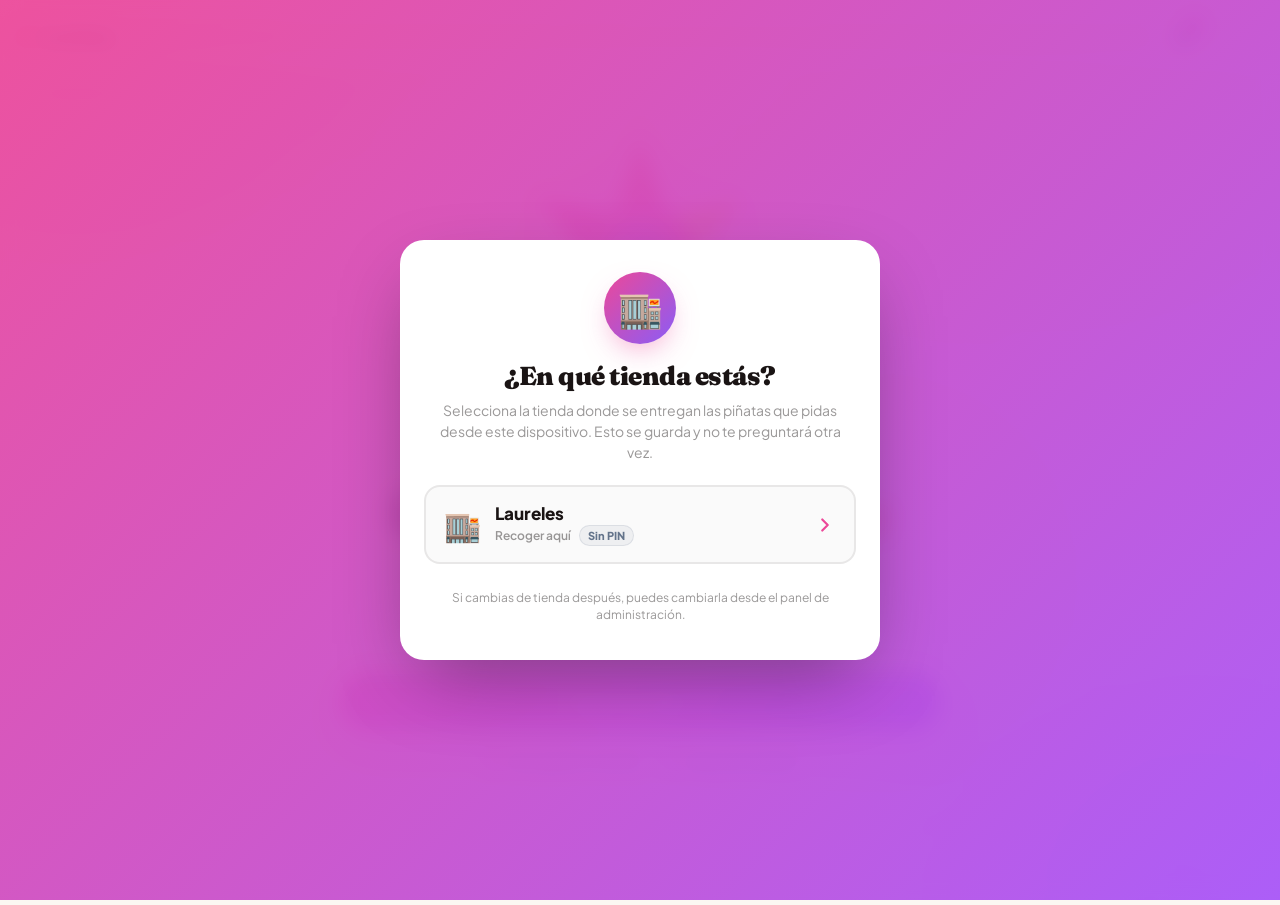
==== commit 226c496e: "feat: conectar un Supabase nuevo desde la app El proyecto cmovllgbckjupficttal sigue en 522 y no se " ====
--- a/index.html
+++ b/index.html
@@ -22,6 +22,7 @@
   <link rel="stylesheet" href="styles.css?v=1.4" />
   <script src="https://cdn.jsdelivr.net/npm/@supabase/supabase-js@2"></script>
   <script src="supabase-config.js"></script>
+  <script defer src="/app-update.js?v=1.1"></script>
 </head>
 <body>
 
@@ -543,18 +544,16 @@
           <input type="tel" id="cfgWhatsapp" class="input" placeholder="Ej: 573001234567" inputmode="numeric" />
         </div>
         <div class="field">
-          <label class="field__label" for="cfgNombre">Tienda actual de este dispositivo</label>
-          <p class="field__hint">Se toma de la tienda elegida al inicio. Si quieres cambiarla, usa el selector de tienda arriba o ajústala en Taller → Tiendas.</p>
-          <input type="text" id="cfgNombre" class="input" placeholder="Tienda actual" readonly />
+          <label class="field__label" for="cfgNombre">Nombre de la tienda actual</label>
+          <input type="text" id="cfgNombre" class="input" placeholder="Nombre de la tienda" />
         </div>
         <div class="field">
-          <label class="field__label" for="cfgDireccion">Dirección de esta tienda</label>
-          <p class="field__hint">Dato informativo de la tienda actual. Se administra desde Taller → Tiendas.</p>
-          <input type="text" id="cfgDireccion" class="input" placeholder="Dirección de la tienda actual" readonly />
+          <label class="field__label" for="cfgDireccion">Dirección de recogida</label>
+          <input type="text" id="cfgDireccion" class="input" placeholder="Ej: Cra 80 # 45-23, Laureles" />
         </div>
         <div class="field">
-          <label class="field__label" for="cfgPin">PIN global del panel admin (opcional)</label>
-          <p class="field__hint">Este PIN abre el panel de administración en cualquier tienda. No es el PIN individual de una tienda.</p>
+          <label class="field__label" for="cfgPin">PIN de esta tienda (opcional)</label>
+          <p class="field__hint">Se pedirá a cualquiera que elija esta tienda en un dispositivo nuevo. El master PIN 1020 también sirve.</p>
           <input type="text" id="cfgPin" class="input" placeholder="Ej: 1234" inputmode="numeric" maxlength="8" />
         </div>
 
@@ -582,6 +581,12 @@
             <button type="button" class="btn-primary btn-sm" id="btnEnableNotif">Activar notificaciones</button>
           </div>
           <button type="button" class="btn-ghost btn-sm" id="btnTestNotif" style="margin-top:8px;">Probar notificación</button>
+        </div>
+
+        <div class="field">
+          <label class="field__label">Nube (Supabase)</label>
+          <p class="field__hint">Si la sync no funciona, el proyecto viejo está apagado. Conecta uno nuevo aquí.</p>
+          <button type="button" class="btn-ghost btn-sm" id="btnOpenNubeSetup">Conectar proyecto nuevo</button>
         </div>
 
         <div class="field">
--- a/styles.css
+++ b/styles.css
@@ -1420,6 +1420,11 @@
   border: 1px solid rgba(236, 72, 153, 0.18);
   border-radius: 999px;
   padding: 3px 8px;
+}
+.device-store-btn__pin--none {
+  color: #64748b;
+  background: rgba(100, 116, 139, 0.08);
+  border-color: rgba(100, 116, 139, 0.14);
 }
 .device-store-btn__arrow {
   color: var(--accent-pink);
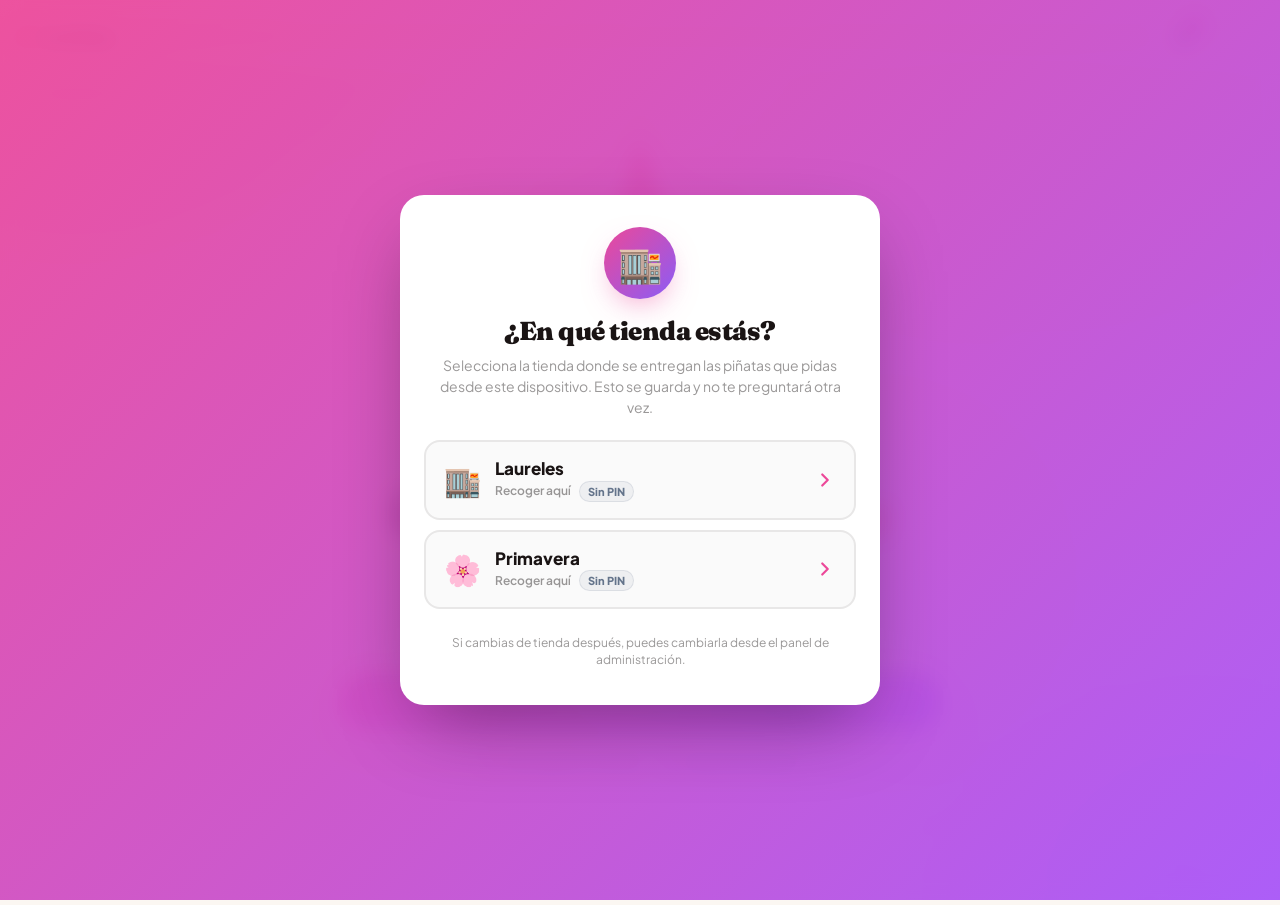
==== commit 724a42c2: "Órdenes: acceso a Facturas (imprimir/PDF) desde el panel admin (v3.9.6) Co-authored-by: Cursor <curs" ====
--- a/index.html
+++ b/index.html
@@ -495,6 +495,11 @@
             <span class="mini-stat__num" data-stat="lista">0</span>
             <span class="mini-stat__lbl">Listas</span>
           </div>
+          <a href="/facturas?from=ordenes" class="btn-ghost" id="linkFacturasAdmin" title="Facturas: ver, imprimir y descargar PDF" aria-label="Facturas"
+             style="display:flex;align-items:center;gap:6px;padding:0 12px;height:40px;text-decoration:none;font-weight:800;font-size:13px;white-space:nowrap">
+            <svg viewBox="0 0 24 24" width="18" height="18" fill="none" stroke="currentColor" stroke-width="2.2" stroke-linecap="round" stroke-linejoin="round"><path d="M14 2H6a2 2 0 00-2 2v16a2 2 0 002 2h12a2 2 0 002-2V8z"/><polyline points="14 2 14 8 20 8"/><line x1="16" y1="13" x2="8" y2="13"/><line x1="16" y1="17" x2="8" y2="17"/></svg>
+            Facturas
+          </a>
           <button class="btn-ghost btn-icon" id="btnAdminConfig" aria-label="Configuración">
             <svg viewBox="0 0 24 24" width="18" height="18" fill="none" stroke="currentColor" stroke-width="2" stroke-linecap="round" stroke-linejoin="round"><circle cx="12" cy="12" r="3"/><path d="M19.4 15a1.65 1.65 0 00.33 1.82l.06.06a2 2 0 11-2.83 2.83l-.06-.06a1.65 1.65 0 00-1.82-.33 1.65 1.65 0 00-1 1.51V21a2 2 0 01-4 0v-.09A1.65 1.65 0 009 19.4a1.65 1.65 0 00-1.82.33l-.06.06a2 2 0 11-2.83-2.83l.06-.06a1.65 1.65 0 00.33-1.82 1.65 1.65 0 00-1.51-1H3a2 2 0 010-4h.09A1.65 1.65 0 004.6 9a1.65 1.65 0 00-.33-1.82l-.06-.06a2 2 0 112.83-2.83l.06.06a1.65 1.65 0 001.82.33H9a1.65 1.65 0 001-1.51V3a2 2 0 014 0v.09a1.65 1.65 0 001 1.51 1.65 1.65 0 001.82-.33l.06-.06a2 2 0 112.83 2.83l-.06.06a1.65 1.65 0 00-.33 1.82V9a1.65 1.65 0 001.51 1H21a2 2 0 010 4h-.09a1.65 1.65 0 00-1.51 1z"/></svg>
           </button>
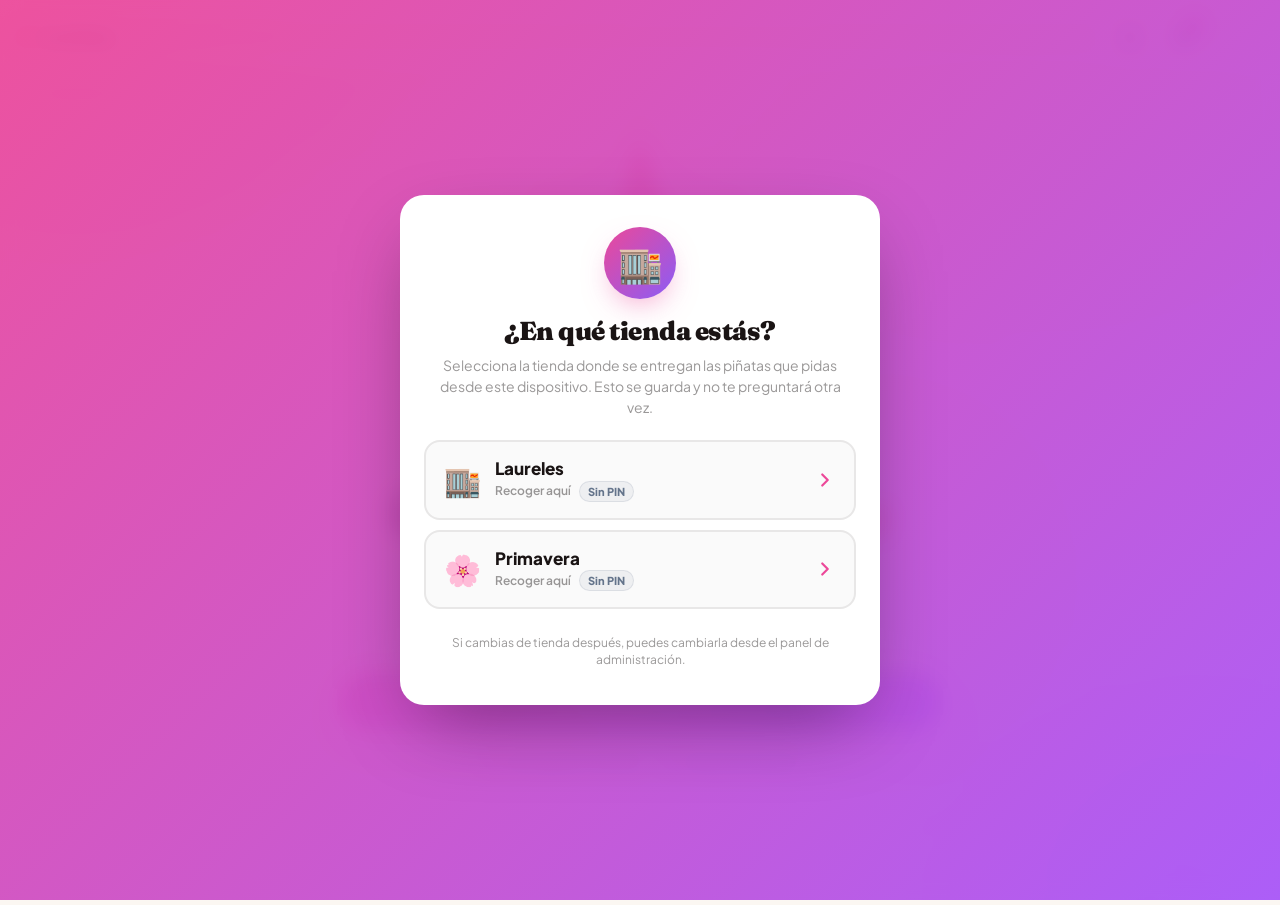
==== commit cd730f92: "Facturas por tienda: modo tienda (solo sus facturas, sin PIN extra, solo lectura) v3.9.7 Co-authored" ====
--- a/index.html
+++ b/index.html
@@ -58,6 +58,10 @@
     <div class="progress" id="progress" aria-hidden="true">
       <span class="progress__fill" id="progressFill"></span>
     </div>
+    <a href="/facturas?from=tienda" class="btn-ghost btn-icon" id="linkMisFacturas" aria-label="Mis facturas" title="Mis facturas (ver, imprimir, descargar PDF)"
+       style="display:flex;align-items:center;justify-content:center;text-decoration:none">
+      <svg viewBox="0 0 24 24" width="18" height="18" fill="none" stroke="currentColor" stroke-width="2" stroke-linecap="round" stroke-linejoin="round"><path d="M14 2H6a2 2 0 00-2 2v16a2 2 0 002 2h12a2 2 0 002-2V8z"/><polyline points="14 2 14 8 20 8"/><line x1="16" y1="13" x2="8" y2="13"/><line x1="16" y1="17" x2="8" y2="17"/></svg>
+    </a>
     <button class="btn-ghost btn-icon btn-admin" id="btnAdmin" aria-label="Administrar" title="Panel de administración">
       <svg viewBox="0 0 24 24" width="18" height="18" fill="none" stroke="currentColor" stroke-width="2" stroke-linecap="round" stroke-linejoin="round"><path d="M3 3h7v7H3zM14 3h7v7h-7zM14 14h7v7h-7zM3 14h7v7H3z"/></svg>
       <span class="badge-pill" id="adminBadge" hidden>0</span>
